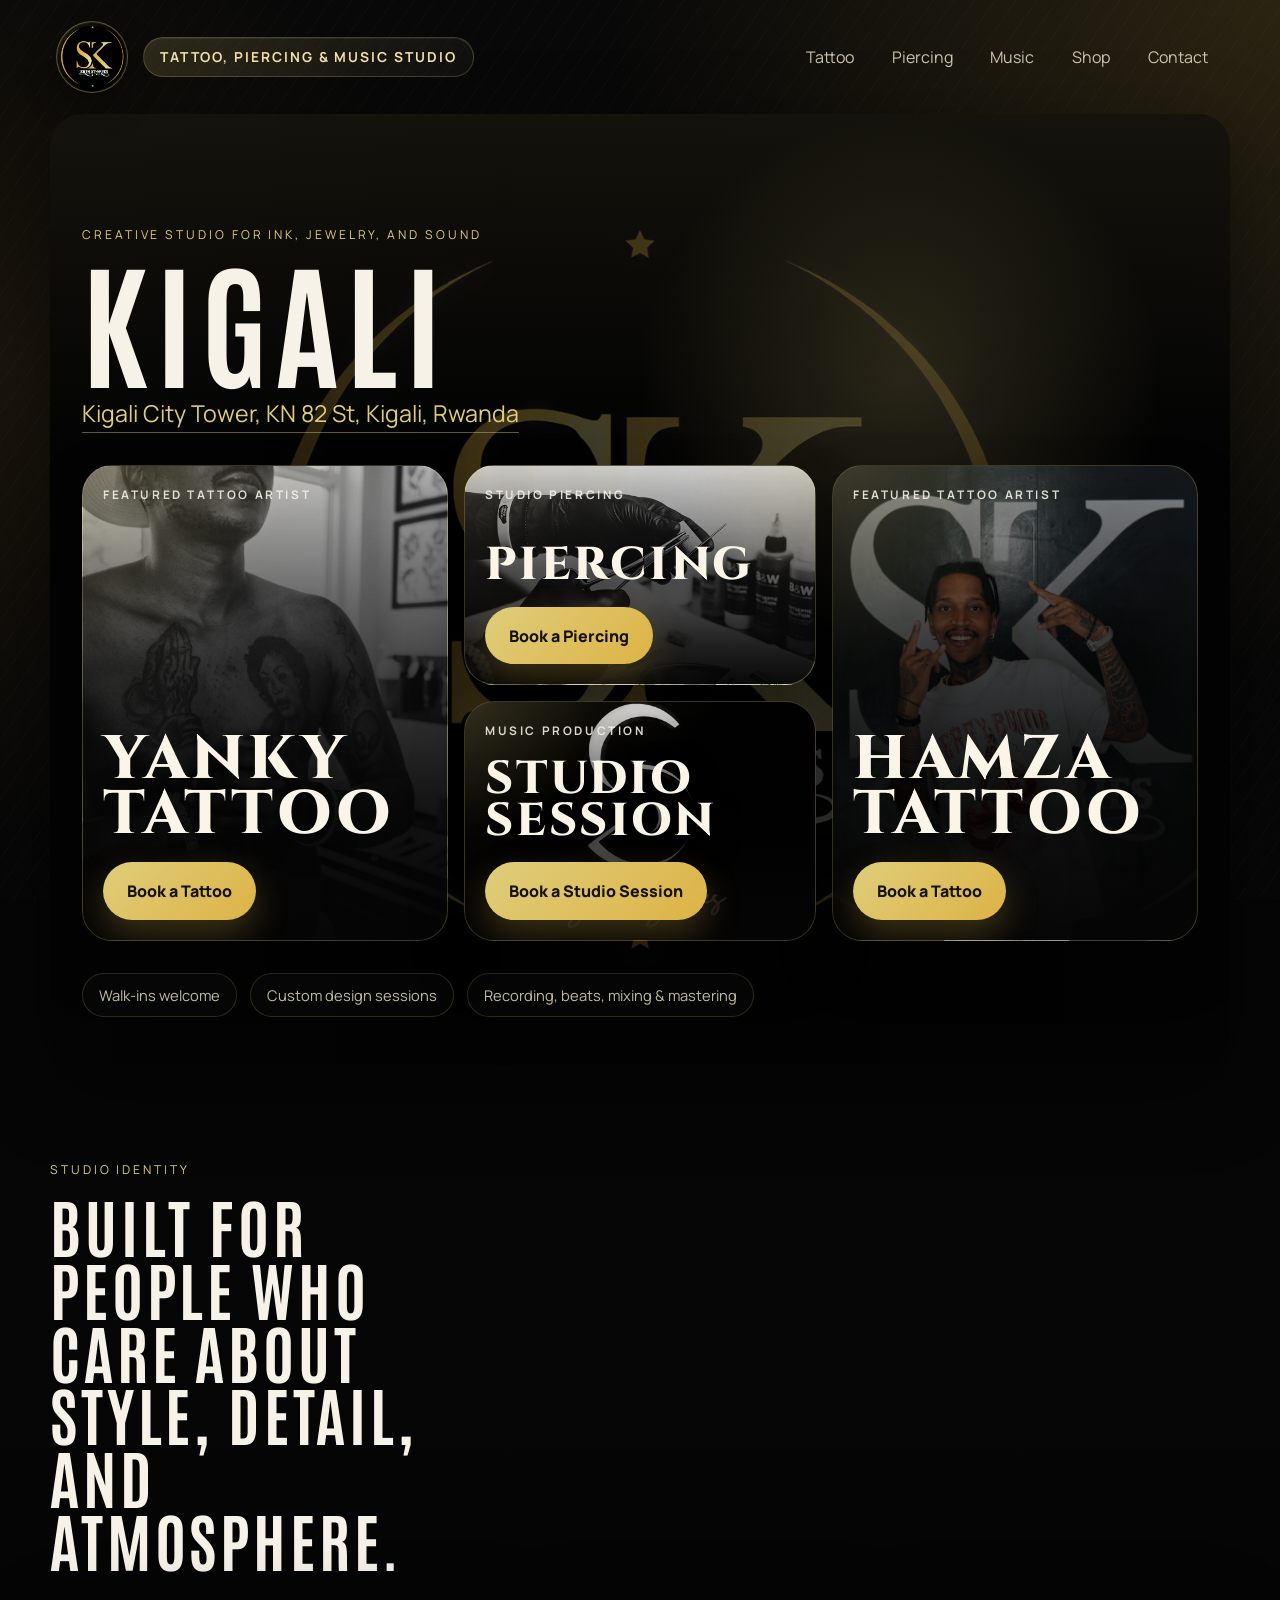
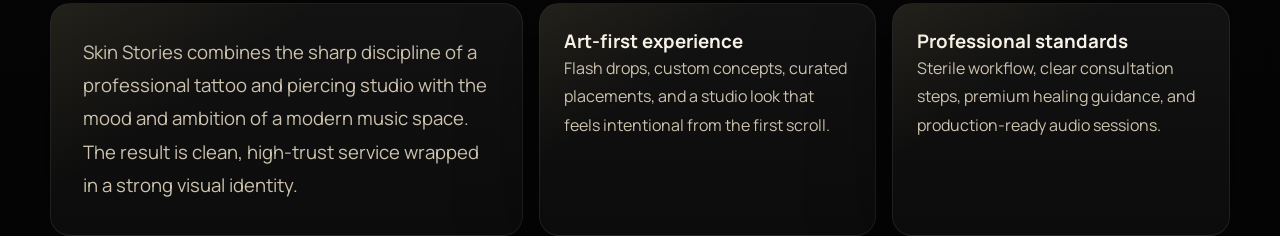
==== index.html @ bcf0ffec "Add standalone service pages" ====
<!DOCTYPE html>
<html lang="en">
<head>
    <meta charset="UTF-8">
    <meta name="viewport" content="width=device-width, initial-scale=1.0">
    <title>Skin Stories | Tattoo, Piercing & Music Studio</title>
    <meta
        name="description"
        content="Skin Stories is a tattoo, piercing, and music studio blending custom body art, curated piercing, and polished audio production in one creative space."
    >
    <link rel="preconnect" href="https://fonts.googleapis.com">
    <link rel="preconnect" href="https://fonts.gstatic.com" crossorigin>
    <link href="https://fonts.googleapis.com/css2?family=Antonio:wght@400;500;700&family=Cinzel:wght@600;700;800&family=Manrope:wght@400;500;600;700;800&display=swap" rel="stylesheet">
    <link rel="stylesheet" href="styles.css">
</head>
<body>
    <div class="page-shell">
        <header class="site-header">
            <div class="brand-block">
                <a class="brand" href="index.html" aria-label="Skin Stories home">
                    <img class="brand-logo" src="Images/skin stories 2.jpg" alt="Skin Stories logo">
                    <span class="brand-copy">
                        <span class="brand-studio-line">Tattoo, Piercing & Music Studio</span>
                    </span>
                </a>
            </div>
            <nav class="site-nav" aria-label="Primary navigation">
                <a href="tattoo.html">Tattoo</a>
                <a href="piercing.html">Piercing</a>
                <a href="music.html">Music</a>
                <a href="shop.html">Shop</a>
                <a href="contact.html">Contact</a>
            </nav>
        </header>

        <main id="top">
            <section class="hero">
                <div class="hero-overlay"></div>
                <div class="hero-content">
                    <p class="hero-kicker">Creative studio for ink, jewelry, and sound</p>
                    <h1>KIGALI</h1>
                    <p class="hero-subtitle">
                        <a href="https://www.google.com/maps/search/?api=1&query=Kigali+City+Tower,+KN+82+St,+Kigali,+Rwanda" target="_blank" rel="noreferrer noopener">
                            Kigali City Tower, KN 82 St, Kigali, Rwanda
                        </a>
                    </p>
                    <div class="cta-group">
                        <a class="cta-feature cta-feature-yanky" href="tattoo.html" aria-label="Book a tattoo with Yanky Tattoo">
                            <span class="cta-feature-copy">
                                <span class="cta-feature-kicker">Featured tattoo artist</span>
                                <span class="cta-feature-title">Yanky Tattoo</span>
                                <span class="cta-feature-action">Book a Tattoo</span>
                            </span>
                        </a>
                        <a class="cta-feature cta-feature-hamza" href="tattoo.html" aria-label="Book a tattoo with Hamza Tattoo">
                            <span class="cta-feature-copy">
                                <span class="cta-feature-kicker">Featured tattoo artist</span>
                                <span class="cta-feature-title">Hamza Tattoo</span>
                                <span class="cta-feature-action">Book a Tattoo</span>
                            </span>
                        </a>
                        <div class="cta-stack">
                            <a class="cta-feature cta-feature-piercing" href="piercing.html" aria-label="View piercing services">
                                <span class="cta-feature-copy">
                                    <span class="cta-feature-kicker">Studio piercing</span>
                                    <span class="cta-feature-title">Piercing</span>
                                    <span class="cta-feature-action">Book a Piercing</span>
                                </span>
                            </a>
                            <a class="cta-feature cta-feature-music" href="music.html" aria-label="Book a studio session">
                                <span class="cta-feature-copy">
                                    <span class="cta-feature-kicker">Music production</span>
                                    <span class="cta-feature-title">Studio Session</span>
                                    <span class="cta-feature-action">Book a Studio Session</span>
                                </span>
                            </a>
                        </div>
                    </div>
                    <div class="hero-notes" aria-label="Studio highlights">
                        <span>Walk-ins welcome</span>
                        <span>Custom design sessions</span>
                        <span>Recording, beats, mixing & mastering</span>
                    </div>
                </div>
            </section>

            <section class="section intro-section">
                <div class="section-heading">
                    <p class="section-tag">Studio identity</p>
                    <h2>Built for people who care about style, detail, and atmosphere.</h2>
                </div>
                <div class="intro-grid">
                    <article class="feature-panel feature-panel-large">
                        <p>
                            Skin Stories combines the sharp discipline of a professional tattoo and piercing studio with the mood and ambition of a modern music space. The result is clean, high-trust service wrapped in a strong visual identity.
                        </p>
                    </article>
                    <article class="feature-panel">
                        <h3>Art-first experience</h3>
                        <p>Flash drops, custom concepts, curated placements, and a studio look that feels intentional from the first scroll.</p>
                    </article>
                    <article class="feature-panel">
                        <h3>Professional standards</h3>
                        <p>Sterile workflow, clear consultation steps, premium healing guidance, and production-ready audio sessions.</p>
                    </article>
                </div>
            </section>
        </main>
    </div>
</body>
</html>
---- styles.css ----
:root {
    --bg: #050505;
    --bg-soft: #0d0d0d;
    --panel: rgba(16, 16, 16, 0.78);
    --panel-solid: #121212;
    --panel-alt: #171411;
    --text: #f7f2e8;
    --muted: #ccc2ae;
    --gold: #ddb345;
    --gold-soft: #dfcd7b;
    --gold-deep: #8f6924;
    --line: rgba(223, 205, 123, 0.18);
    --shadow: 0 24px 80px rgba(0, 0, 0, 0.45);
    --radius-lg: 28px;
    --radius-md: 20px;
    --content-width: min(1180px, calc(100vw - 2rem));
}

* {
    box-sizing: border-box;
}

html {
    scroll-behavior: smooth;
}

body {
    margin: 0;
    min-height: 100vh;
    font-family: "Manrope", sans-serif;
    color: var(--text);
    background:
        radial-gradient(circle at top right, rgba(221, 179, 69, 0.16), transparent 30%),
        radial-gradient(circle at left 20%, rgba(143, 105, 36, 0.14), transparent 24%),
        linear-gradient(180deg, #070707 0%, #050505 100%);
}

body::before {
    content: "";
    position: fixed;
    inset: 0;
    pointer-events: none;
    background:
        linear-gradient(rgba(255, 255, 255, 0.015), rgba(255, 255, 255, 0.015)),
        repeating-linear-gradient(
            125deg,
            transparent 0,
            transparent 16px,
            rgba(223, 205, 123, 0.03) 16px,
            rgba(223, 205, 123, 0.03) 17px
        );
    opacity: 0.65;
}

a {
    color: inherit;
    text-decoration: none;
}

p,
h1,
h2,
h3,
ul {
    margin: 0;
}

img {
    max-width: 100%;
    display: block;
}

.page-shell {
    position: relative;
}

.site-header {
    position: sticky;
    top: 0;
    z-index: 10;
    width: var(--content-width);
    margin: 0 auto;
    padding: 1rem 0;
    display: flex;
    align-items: center;
    justify-content: space-between;
    gap: 1rem;
}

.site-header::before {
    content: "";
    position: absolute;
    align-content: start;
    border: 1px solid rgba(255, 255, 255, 0.08);
    border-radius: 999px;
    background: rgba(8, 8, 8, 0.68);
    -webkit-backdrop-filter: blur(18px);
    backdrop-filter: blur(18px);
    box-shadow: var(--shadow);
    z-index: -1;
}

.brand {
    display: inline-flex;
    align-items: center;
    gap: 0.9rem;
    padding: 0.3rem 1rem 0.3rem 0.4rem;
}

.brand-logo {
    width: 4.5rem;
    height: 4.5rem;
    padding: 0.22rem;
    object-fit: contain;
    border-radius: 50%;
    border: 1px solid rgba(223, 205, 123, 0.38);
    background: radial-gradient(circle at 30% 30%, rgba(223, 205, 123, 0.08), rgba(0, 0, 0, 0.96) 68%);
    box-shadow: 0 14px 32px rgba(0, 0, 0, 0.4), inset 0 0 0 1px rgba(223, 205, 123, 0.08);
    flex-shrink: 0;
}

.brand-copy {
    display: flex;
    flex-direction: column;
    justify-content: center;
}

.hero h1,
.section-heading h2,
.service-card h3,
.shop-card h3,
.contact-card h3,
.music-panel h3 {
    font-family: "Antonio", sans-serif;
    letter-spacing: 0.06em;
    text-transform: uppercase;
}

.brand-studio-line {
    display: inline-flex;
    align-items: center;
    min-height: 2.5rem;
    padding: 0.55rem 1rem;
    border-radius: 999px;
    border: 1px solid rgba(223, 205, 123, 0.22);
    background: linear-gradient(135deg, rgba(223, 205, 123, 0.16), rgba(255, 255, 255, 0.03));
    box-shadow: inset 0 1px 0 rgba(255, 255, 255, 0.06);
    color: #f1e0ae;
    font-size: 0.86rem;
    font-weight: 700;
    letter-spacing: 0.14em;
    line-height: 1;
    text-transform: uppercase;
    white-space: nowrap;
    text-shadow: 0 0 18px rgba(221, 179, 69, 0.16);
}

.site-nav {
    display: flex;
    align-items: center;
    flex-wrap: wrap;
    justify-content: flex-end;
    gap: 0.35rem;
    padding: 0.4rem;
}

.site-nav a {
    padding: 0.8rem 1rem;
    border-radius: 999px;
    color: var(--muted);
    transition: background-color 180ms ease, color 180ms ease, transform 180ms ease;
}

.site-nav a:hover,
.site-nav a:focus-visible {
    background: rgba(223, 205, 123, 0.12);
    color: var(--text);
    transform: translateY(-1px);
}

.hero,
.section,
.site-footer {
    width: var(--content-width);
    margin: 0 auto;
}

.hero {
    position: relative;
    min-height: 92vh;
    display: flex;
    align-items: flex-end;
    padding: 7rem clamp(1.2rem, 3vw, 2rem) 3rem;
    border-radius: 2rem;
    overflow: hidden;
    background:
        linear-gradient(90deg, rgba(5, 5, 5, 0.88) 0%, rgba(5, 5, 5, 0.58) 38%, rgba(5, 5, 5, 0.78) 100%),
        url("Images/skin stories.jpg") center/cover no-repeat;
    box-shadow: var(--shadow);
}

.hero-overlay {
    position: absolute;
    inset: 0;
    background:
        radial-gradient(circle at 72% 28%, rgba(223, 205, 123, 0.16), transparent 24%),
        linear-gradient(180deg, rgba(223, 205, 123, 0.08), transparent 35%),
        linear-gradient(0deg, rgba(0, 0, 0, 0.34), rgba(0, 0, 0, 0.34));
}

.hero-content {
    position: relative;
    z-index: 1;
    max-width: min(84rem, 100%);
}

.hero-kicker,
.section-tag,
.service-index {
    text-transform: uppercase;
    letter-spacing: 0.24em;
}

.hero-kicker,
.section-tag {
    color: var(--gold-soft);
    font-size: 0.76rem;
}

.hero h1 {
    margin-top: 0.75rem;
    font-size: clamp(4rem, 11vw, 8.6rem);
    line-height: 0.92;
}

.hero-subtitle {
    margin-top: 1rem;
    font-size: clamp(1.15rem, 2vw, 1.45rem);
    color: var(--gold-soft);
}

.hero-subtitle a {
    display: inline-flex;
    align-items: center;
    gap: 0.45rem;
    padding-bottom: 0.14rem;
    border-bottom: 1px solid rgba(223, 205, 123, 0.42);
    transition: color 180ms ease, border-color 180ms ease;
}

.hero-subtitle a:hover,
.hero-subtitle a:focus-visible {
    color: #f5e8ba;
    border-color: rgba(245, 232, 186, 0.8);
}

.hero-copy {
    margin-top: 1rem;
    max-width: 35rem;
    font-size: 1.06rem;
    line-height: 1.8;
    color: rgba(247, 242, 232, 0.92);
}

.cta-group {
    display: grid;
    grid-template-columns: minmax(0, 1fr) minmax(18rem, 22rem) minmax(0, 1fr);
    grid-template-areas: "yanky stack hamza";
    align-items: stretch;
    gap: 1rem;
    margin-top: 2rem;
    max-width: 84rem;
}

.cta-feature {
    position: relative;
    min-height: 20rem;
    padding: 1.25rem;
    border-radius: 1.9rem;
    overflow: hidden;
    border: 1px solid rgba(223, 205, 123, 0.26);
    background:
        linear-gradient(180deg, rgba(0, 0, 0, 0.12), rgba(0, 0, 0, 0.86)),
        linear-gradient(135deg, rgba(223, 205, 123, 0.12), transparent 40%);
    box-shadow: 0 26px 52px rgba(0, 0, 0, 0.38);
}

.cta-feature-yanky {
    grid-area: yanky;
    height: 100%;
    background:
        linear-gradient(180deg, rgba(0, 0, 0, 0.12), rgba(0, 0, 0, 0.86)),
        linear-gradient(135deg, rgba(223, 205, 123, 0.12), transparent 40%),
        url("Images/Yanky tattoo1.png") center/cover no-repeat;
}

.cta-feature-hamza {
    grid-area: hamza;
    height: 100%;
    background:
        linear-gradient(180deg, rgba(0, 0, 0, 0.12), rgba(0, 0, 0, 0.86)),
        linear-gradient(135deg, rgba(223, 205, 123, 0.12), transparent 40%),
        url("Images/hamza tattoo.png") center/cover no-repeat;
}

.cta-feature-piercing {
    min-height: 13.8rem;
    background:
        linear-gradient(180deg, rgba(0, 0, 0, 0.08), rgba(0, 0, 0, 0.8)),
        linear-gradient(135deg, rgba(223, 205, 123, 0.1), transparent 42%),
        url("Images/Piercing.jpg") center/cover no-repeat;
}

.cta-feature-music {
    min-height: 13.8rem;
    background:
        linear-gradient(180deg, rgba(0, 0, 0, 0.12), rgba(0, 0, 0, 0.82)),
        linear-gradient(135deg, rgba(223, 205, 123, 0.12), transparent 46%),
        url("Images/Music.jpg") center/cover no-repeat;
}

.cta-feature::before {
    content: "";
    position: absolute;
    inset: 0;
    background:
        radial-gradient(circle at top left, rgba(223, 205, 123, 0.14), transparent 34%),
        linear-gradient(180deg, rgba(5, 5, 5, 0.08) 0%, rgba(5, 5, 5, 0.76) 70%, rgba(5, 5, 5, 0.92) 100%);
}

.cta-feature-piercing::before {
    background:
        radial-gradient(circle at top right, rgba(223, 205, 123, 0.16), transparent 32%),
        linear-gradient(180deg, rgba(5, 5, 5, 0.04) 0%, rgba(5, 5, 5, 0.34) 62%, rgba(5, 5, 5, 0.84) 100%);
}

.cta-feature-music::before {
    background:
        radial-gradient(circle at top left, rgba(223, 205, 123, 0.14), transparent 32%),
        linear-gradient(180deg, rgba(5, 5, 5, 0.06) 0%, rgba(5, 5, 5, 0.28) 56%, rgba(5, 5, 5, 0.88) 100%);
}

.cta-feature-copy {
    position: relative;
    z-index: 1;
    display: flex;
    flex-direction: column;
    justify-content: space-between;
    min-height: 100%;
    gap: 1.25rem;
}

.cta-feature-kicker {
    color: rgba(247, 242, 232, 0.88);
    font-size: 0.74rem;
    font-weight: 700;
    letter-spacing: 0.22em;
    text-transform: uppercase;
}

.cta-feature-title {
    margin-top: auto;
    max-width: 8ch;
    font-family: "Cinzel", serif;
    font-size: clamp(2.5rem, 4.8vw, 4.5rem);
    font-weight: 800;
    line-height: 0.9;
    letter-spacing: 0.06em;
    text-transform: uppercase;
    color: #fbf5e8;
    text-shadow: 0 10px 28px rgba(0, 0, 0, 0.55);
}

.cta-feature-piercing .cta-feature-title,
.cta-feature-music .cta-feature-title {
    max-width: 6ch;
    font-size: clamp(2.1rem, 3.6vw, 3rem);
}

.cta-feature-action {
    display: inline-flex;
    align-items: center;
    justify-content: center;
    align-self: flex-start;
    min-height: 3.6rem;
    padding: 0.95rem 1.5rem;
    border-radius: 999px;
    background: linear-gradient(135deg, var(--gold-soft), var(--gold));
    color: #14110b;
    font-weight: 800;
    box-shadow: 0 14px 34px rgba(221, 179, 69, 0.25);
}

.cta-stack {
    grid-area: stack;
    display: grid;
    gap: 1rem;
    align-content: start;
}

.cta-stack .cta-feature-title {
    max-width: 6ch;
    font-size: clamp(2.1rem, 3.6vw, 3rem);
}

.button {
    display: inline-flex;
    align-items: center;
    justify-content: center;
    min-height: 3.6rem;
    padding: 0.95rem 1.4rem;
    border-radius: 999px;
    border: 1px solid rgba(255, 255, 255, 0.16);
    transition: transform 180ms ease, border-color 180ms ease, background-color 180ms ease, color 180ms ease;
}

.button:hover,
.button:focus-visible {
    transform: translateY(-2px);
}

.button-primary {
    background: linear-gradient(135deg, var(--gold-soft), var(--gold));
    color: #14110b;
    border-color: transparent;
    box-shadow: 0 14px 34px rgba(221, 179, 69, 0.25);
}

.button-secondary {
    background: rgba(8, 8, 8, 0.56);
    color: var(--text);
}

.button-secondary:hover,
.button-secondary:focus-visible {
    border-color: rgba(223, 205, 123, 0.44);
    background: rgba(223, 205, 123, 0.12);
}

.hero-notes {
    display: flex;
    flex-wrap: wrap;
    gap: 0.8rem;
    margin-top: 2rem;
}

.hero-notes span {
    padding: 0.7rem 1rem;
    border-radius: 999px;
    border: 1px solid rgba(223, 205, 123, 0.18);
    background: rgba(12, 12, 12, 0.56);
    color: var(--muted);
    font-size: 0.92rem;
}

.section {
    padding: 6rem 0 0;
}

.section-heading {
    display: flex;
    flex-direction: column;
    gap: 1rem;
}

.split-heading {
    display: grid;
    grid-template-columns: minmax(0, 1.5fr) minmax(18rem, 0.9fr);
    gap: 2rem;
    align-items: end;
}

.section-heading h2 {
    max-width: 14ch;
    font-size: clamp(2.2rem, 5vw, 4.2rem);
    line-height: 0.98;
}

.section-side-copy {
    color: var(--muted);
    font-size: 1rem;
    line-height: 1.8;
}

.intro-grid,
.service-grid,
.shop-grid,
.contact-grid {
    margin-top: 2rem;
}

.intro-grid {
    display: grid;
    grid-template-columns: 1.4fr 1fr 1fr;
    gap: 1rem;
}

.feature-panel,
.service-card,
.shop-card,
.contact-card {
    position: relative;
    padding: 1.5rem;
    border-radius: var(--radius-md);
    border: 1px solid rgba(255, 255, 255, 0.08);
    background: linear-gradient(180deg, rgba(20, 20, 20, 0.92), rgba(12, 12, 12, 0.96));
    box-shadow: var(--shadow);
    overflow: hidden;
}

.feature-panel::before,
.service-card::before,
.shop-card::before,
.contact-card::before {
    content: "";
    position: absolute;
    inset: 0;
    background: linear-gradient(145deg, rgba(223, 205, 123, 0.08), transparent 34%);
    pointer-events: none;
}

.feature-panel-large {
    padding: 2rem;
}

.feature-panel p,
.service-card p,
.shop-card p,
.contact-card li,
.music-panel p {
    position: relative;
    color: var(--muted);
    line-height: 1.8;
}

.feature-panel-large p {
    font-size: 1.16rem;
}

.service-grid {
    display: grid;
    grid-template-columns: repeat(3, minmax(0, 1fr));
    gap: 1rem;
}

.compact-grid {
    margin-top: 1.5rem;
}

.service-card {
    min-height: 18rem;
    display: flex;
    flex-direction: column;
    gap: 1rem;
    justify-content: space-between;
}

.service-card-highlight {
    background:
        linear-gradient(180deg, rgba(29, 24, 13, 0.96), rgba(12, 12, 12, 0.96)),
        linear-gradient(145deg, rgba(223, 205, 123, 0.12), transparent 40%);
}

.service-index {
    position: relative;
    font-size: 0.75rem;
    color: var(--gold-soft);
}

.service-card h3,
.shop-card h3,
.contact-card h3,
.music-panel h3 {
    position: relative;
    font-size: 1.45rem;
    line-height: 1;
}

.alt-section .service-card,
.shop-card {
    background: linear-gradient(180deg, rgba(17, 14, 12, 0.96), rgba(12, 12, 12, 0.96));
}

.music-layout {
    display: grid;
    grid-template-columns: 0.92fr 1.08fr;
    gap: 1rem;
    margin-top: 2rem;
}

.music-panel {
    display: flex;
    flex-direction: column;
    justify-content: flex-end;
    min-height: 100%;
    background:
        linear-gradient(180deg, rgba(11, 11, 11, 0.4), rgba(11, 11, 11, 0.94)),
        radial-gradient(circle at top right, rgba(223, 205, 123, 0.18), transparent 30%),
        linear-gradient(145deg, rgba(255, 255, 255, 0.02), rgba(223, 205, 123, 0.06));
}

.shop-grid,
.contact-grid {
    display: grid;
    grid-template-columns: repeat(3, minmax(0, 1fr));
    gap: 1rem;
}

.contact-card ul {
    position: relative;
    padding-left: 1.1rem;
    display: grid;
    gap: 0.7rem;
}

.contact-card a {
    color: var(--gold-soft);
}

.site-footer {
    display: flex;
    justify-content: space-between;
    gap: 1rem;
    padding: 3rem 0 4rem;
    color: rgba(204, 194, 174, 0.82);
    font-size: 0.94rem;
}

.inner-page .page-shell {
    padding-bottom: 3rem;
}

.subpage-main,
.subpage-footer {
    width: var(--content-width);
    margin: 0 auto;
}

.subpage-main {
    padding-bottom: 2rem;
}

.subpage-hero {
    position: relative;
    display: grid;
    grid-template-columns: minmax(0, 1.2fr) minmax(18rem, 0.8fr);
    gap: 1.5rem;
    min-height: 31rem;
    margin-top: 1rem;
    padding: clamp(1.2rem, 3vw, 2rem);
    border-radius: 2rem;
    overflow: hidden;
    background:
        linear-gradient(90deg, rgba(5, 5, 5, 0.9) 0%, rgba(5, 5, 5, 0.56) 42%, rgba(5, 5, 5, 0.82) 100%),
        var(--subpage-image, url("Images/skin stories.jpg")) center/cover no-repeat;
    box-shadow: var(--shadow);
}

.subpage-hero::before {
    content: "";
    position: absolute;
    inset: 0;
    background:
        radial-gradient(circle at top right, rgba(223, 205, 123, 0.2), transparent 30%),
        linear-gradient(180deg, rgba(223, 205, 123, 0.05), transparent 34%),
        linear-gradient(0deg, rgba(0, 0, 0, 0.22), rgba(0, 0, 0, 0.22));
}

.subpage-hero-copy,
.subpage-hero-side {
    position: relative;
    z-index: 1;
}

.subpage-hero-copy {
    display: flex;
    flex-direction: column;
    justify-content: flex-end;
    gap: 1.2rem;
}

.subpage-hero-side {
    display: flex;
    align-items: flex-end;
}

.subpage-hero h1 {
    font-size: clamp(3rem, 7vw, 5.8rem);
    line-height: 0.94;
}

.subpage-lead {
    max-width: 38rem;
    color: rgba(247, 242, 232, 0.9);
    font-size: 1.06rem;
    line-height: 1.85;
}

.subpage-stat {
    width: min(24rem, 100%);
    padding: 1.35rem;
    border-radius: var(--radius-md);
    border: 1px solid rgba(223, 205, 123, 0.22);
    background: rgba(10, 10, 10, 0.72);
    -webkit-backdrop-filter: blur(12px);
    backdrop-filter: blur(12px);
    box-shadow: var(--shadow);
}

.subpage-stat-label {
    display: block;
    color: var(--gold-soft);
    font-size: 0.74rem;
    font-weight: 700;
    letter-spacing: 0.22em;
    text-transform: uppercase;
}

.subpage-stat strong {
    display: block;
    margin-top: 0.5rem;
    font-family: "Antonio", sans-serif;
    font-size: 2rem;
    letter-spacing: 0.05em;
    text-transform: uppercase;
}

.subpage-stat p {
    margin-top: 0.6rem;
    color: var(--muted);
    line-height: 1.8;
}

.subpage-section {
    padding-top: 4rem;
}

.subpage-grid,
.detail-grid,
.contact-detail-grid,
.shop-detail-grid {
    display: grid;
    grid-template-columns: repeat(3, minmax(0, 1fr));
    gap: 1rem;
    margin-top: 2rem;
}

.detail-grid-two {
    grid-template-columns: repeat(2, minmax(0, 1fr));
}

.detail-card,
.contact-detail-card {
    position: relative;
    padding: 1.6rem;
    border-radius: var(--radius-md);
    border: 1px solid rgba(255, 255, 255, 0.08);
    background: linear-gradient(180deg, rgba(18, 18, 18, 0.94), rgba(10, 10, 10, 0.98));
    box-shadow: var(--shadow);
    overflow: hidden;
}

.detail-card::before,
.contact-detail-card::before {
    content: "";
    position: absolute;
    inset: 0;
    background: linear-gradient(145deg, rgba(223, 205, 123, 0.08), transparent 36%);
    pointer-events: none;
}

.detail-card > *,
.contact-detail-card > * {
    position: relative;
}

.detail-card h3,
.contact-detail-card h3 {
    font-size: 1.45rem;
}

.detail-card p,
.contact-detail-card p,
.contact-detail-card li {
    margin-top: 0.8rem;
    color: var(--muted);
    line-height: 1.8;
}

.detail-list,
.contact-detail-card ul {
    margin-top: 1rem;
    padding-left: 1.1rem;
    color: var(--muted);
    display: grid;
    gap: 0.7rem;
}

.subpage-callout {
    display: grid;
    grid-template-columns: minmax(0, 1.2fr) minmax(16rem, 0.8fr);
    gap: 1rem;
    margin-top: 2rem;
    padding: clamp(1.4rem, 3vw, 2rem);
    border-radius: var(--radius-lg);
    border: 1px solid rgba(223, 205, 123, 0.18);
    background:
        linear-gradient(145deg, rgba(223, 205, 123, 0.08), transparent 38%),
        linear-gradient(180deg, rgba(16, 16, 16, 0.96), rgba(8, 8, 8, 0.98));
    box-shadow: var(--shadow);
}

.subpage-callout p {
    color: var(--muted);
    line-height: 1.85;
}

.subpage-actions {
    display: flex;
    flex-wrap: wrap;
    justify-content: flex-end;
    gap: 0.75rem;
    align-items: center;
}

.subpage-footer {
    display: flex;
    justify-content: space-between;
    gap: 1rem;
    padding: 2rem 0 3rem;
    color: rgba(204, 194, 174, 0.82);
    font-size: 0.94rem;
}

.tattoo-page .subpage-hero {
    --subpage-image: url("Images/Yanky tattoo1.png");
}

.piercing-page .subpage-hero {
    --subpage-image: url("Images/Piercing.jpg");
}

.music-page .subpage-hero {
    --subpage-image: url("Images/Music.jpg");
}

.shop-page .subpage-hero {
    --subpage-image: url("Images/skin stories.jpg");
}

.contact-page .subpage-hero {
    --subpage-image: url("Images/skin stories 2.jpg");
}

@media (max-width: 1080px) {
    .site-header {
        width: min(1180px, calc(100vw - 1rem));
        border-radius: 1.4rem;
    }

    .subpage-hero,
    .subpage-callout,
    .detail-grid,
    .contact-detail-grid,
    .shop-detail-grid {
        grid-template-columns: 1fr;
    }

    .split-heading,
    .intro-grid,
    .music-layout,
    .shop-grid,
    .contact-grid,
    .service-grid {
        grid-template-columns: 1fr;
    }

    .section-heading h2 {
        max-width: 100%;
    }

    .cta-group {
        grid-template-columns: 1fr;
        grid-template-areas:
            "yanky"
            "hamza"
            "stack";
        max-width: 100%;
    }

    .service-card {
        min-height: 0;
    }
}

@media (max-width: 760px) {
    :root {
        --content-width: min(1180px, calc(100vw - 1rem));
    }

    .site-header {
        position: static;
        padding-top: 0.75rem;
        flex-direction: column;
        align-items: stretch;
    }

    .site-nav {
        justify-content: flex-start;
    }

    .subpage-main,
    .subpage-footer {
        width: min(1180px, calc(100vw - 1rem));
    }

    .brand {
        width: 100%;
    }

    .brand-studio-line {
        white-space: normal;
        line-height: 1.35;
    }

    .hero {
        min-height: 0;
        padding: 5rem 1rem 2rem;
        border-radius: 1.5rem;
    }

    .hero h1 {
        font-size: clamp(3rem, 18vw, 5rem);
    }

    .hero-copy {
        font-size: 1rem;
    }

    .button,
    .cta-feature-action {
        width: 100%;
    }

    .cta-feature {
        min-height: 17rem;
    }

    .subpage-hero {
        min-height: 0;
        padding: 5rem 1rem 1.2rem;
        border-radius: 1.5rem;
    }

    .subpage-actions {
        justify-content: stretch;
    }

    .subpage-actions .button {
        width: 100%;
    }

    .cta-feature-action {
        align-self: stretch;
    }

    .site-footer,
    .subpage-footer {
        flex-direction: column;
        padding-bottom: 2.5rem;
    }
}
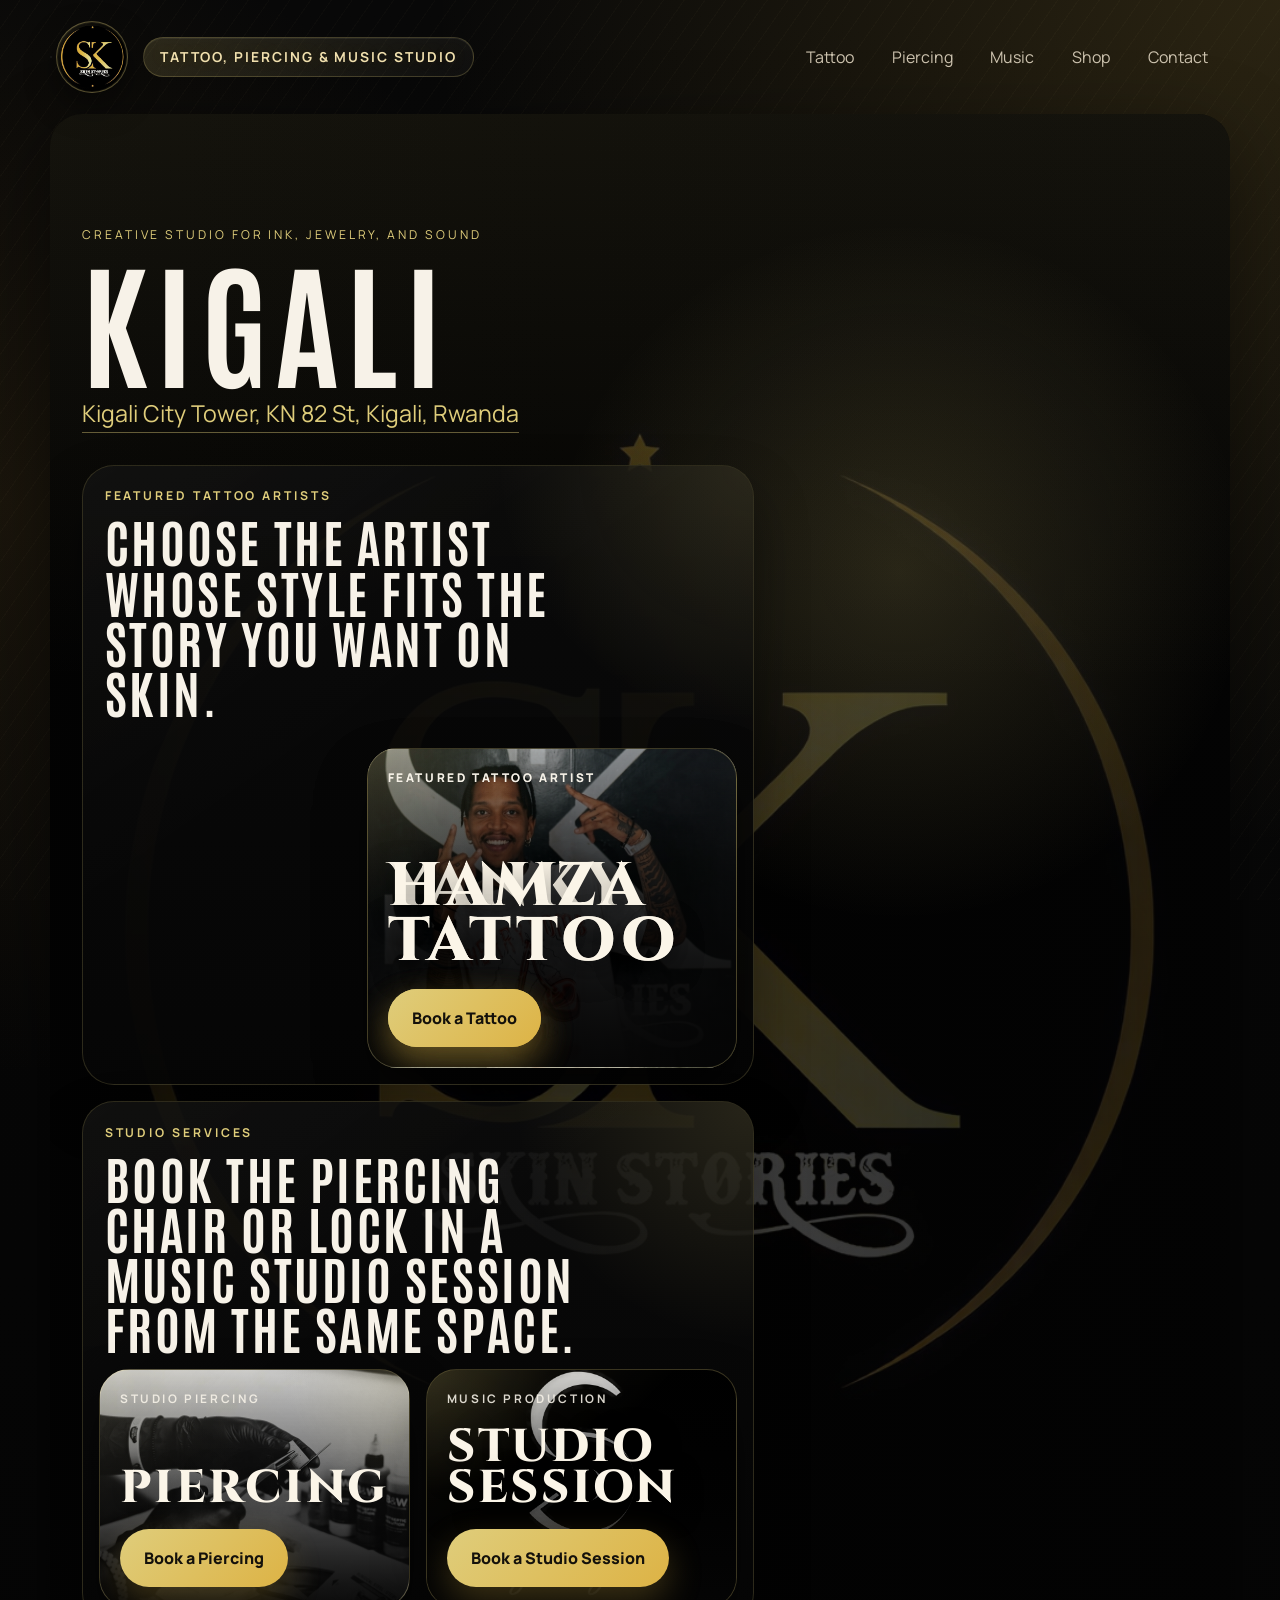
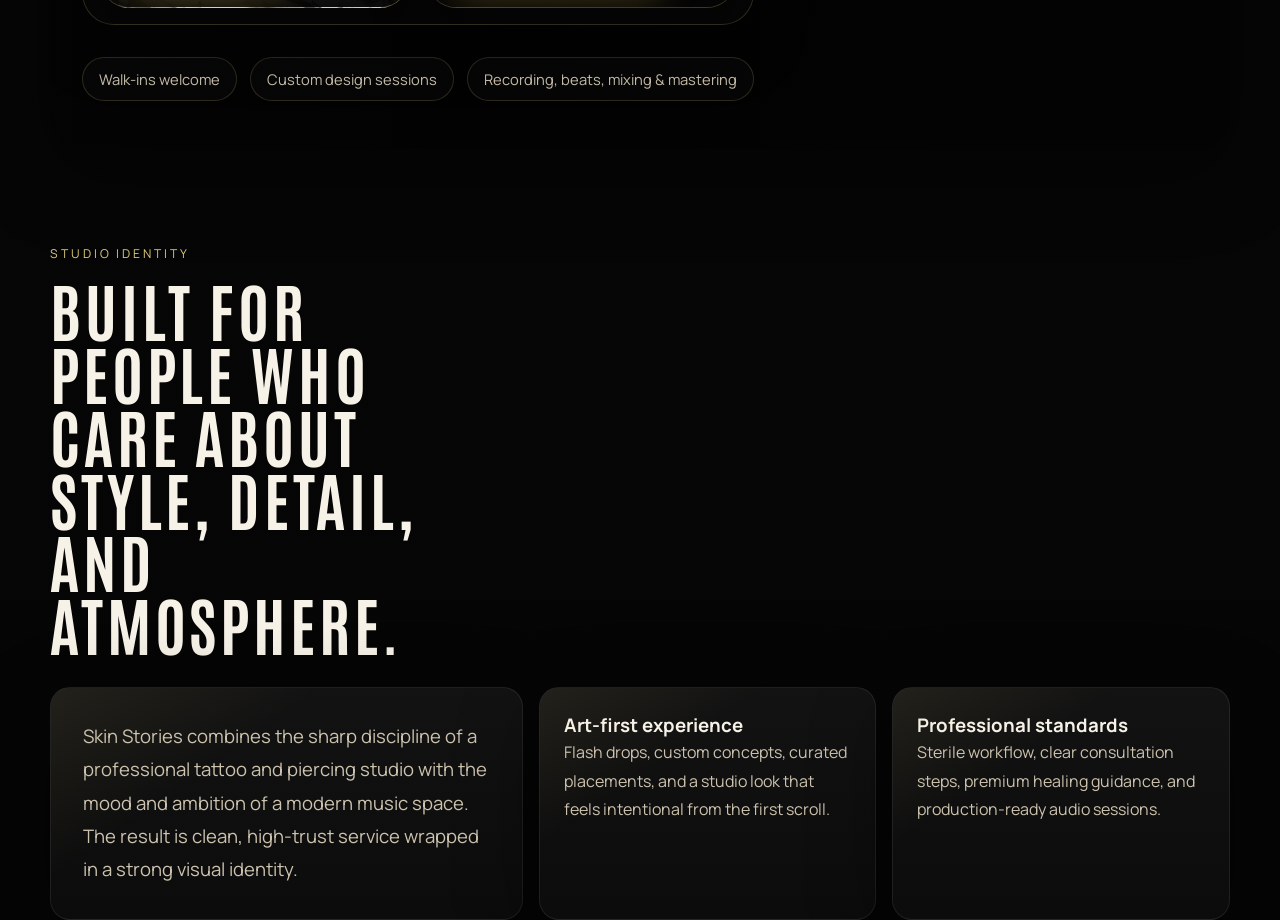
==== commit 09cbfba9: "Refine hero panels and WhatsApp flow" ====
--- a/index.html
+++ b/index.html
@@ -45,21 +45,34 @@
                         </a>
                     </p>
                     <div class="cta-group">
-                        <a class="cta-feature cta-feature-yanky" href="tattoo.html" aria-label="Book a tattoo with Yanky Tattoo">
-                            <span class="cta-feature-copy">
-                                <span class="cta-feature-kicker">Featured tattoo artist</span>
-                                <span class="cta-feature-title">Yanky Tattoo</span>
-                                <span class="cta-feature-action">Book a Tattoo</span>
-                            </span>
-                        </a>
-                        <a class="cta-feature cta-feature-hamza" href="tattoo.html" aria-label="Book a tattoo with Hamza Tattoo">
-                            <span class="cta-feature-copy">
-                                <span class="cta-feature-kicker">Featured tattoo artist</span>
-                                <span class="cta-feature-title">Hamza Tattoo</span>
-                                <span class="cta-feature-action">Book a Tattoo</span>
-                            </span>
-                        </a>
-                        <div class="cta-stack">
+                        <section class="cta-cluster" aria-label="Featured tattoo artists">
+                            <div class="cta-cluster-heading">
+                                <p class="cta-cluster-kicker">Featured tattoo artists</p>
+                                <h2 class="cta-cluster-title">Choose the artist whose style fits the story you want on skin.</h2>
+                            </div>
+                            <div class="cta-cluster-grid cta-cluster-grid-artists">
+                                <a class="cta-feature cta-feature-yanky" href="tattoo.html?booking=1&amp;artist=Yanky%20Tattoo" aria-label="Book a tattoo with Yanky Tattoo">
+                                    <span class="cta-feature-copy">
+                                        <span class="cta-feature-kicker">Featured tattoo artist</span>
+                                        <span class="cta-feature-title">Yanky Tattoo</span>
+                                        <span class="cta-feature-action">Book a Tattoo</span>
+                                    </span>
+                                </a>
+                                <a class="cta-feature cta-feature-hamza" href="tattoo.html?booking=1&amp;artist=Hamza%20Tattoo" aria-label="Book a tattoo with Hamza Tattoo">
+                                    <span class="cta-feature-copy">
+                                        <span class="cta-feature-kicker">Featured tattoo artist</span>
+                                        <span class="cta-feature-title">Hamza Tattoo</span>
+                                        <span class="cta-feature-action">Book a Tattoo</span>
+                                    </span>
+                                </a>
+                            </div>
+                        </section>
+                        <section class="cta-cluster cta-cluster-services" aria-label="Studio services">
+                            <div class="cta-cluster-heading">
+                                <p class="cta-cluster-kicker">Studio services</p>
+                                <h2 class="cta-cluster-title">Book the piercing chair or lock in a music studio session from the same space.</h2>
+                            </div>
+                            <div class="cta-cluster-grid cta-cluster-grid-services">
                             <a class="cta-feature cta-feature-piercing" href="piercing.html" aria-label="View piercing services">
                                 <span class="cta-feature-copy">
                                     <span class="cta-feature-kicker">Studio piercing</span>
@@ -74,7 +87,8 @@
                                     <span class="cta-feature-action">Book a Studio Session</span>
                                 </span>
                             </a>
-                        </div>
+                            </div>
+                        </section>
                     </div>
                     <div class="hero-notes" aria-label="Studio highlights">
                         <span>Walk-ins welcome</span>
--- a/styles.css
+++ b/styles.css
@@ -264,12 +264,72 @@
 
 .cta-group {
     display: grid;
-    grid-template-columns: minmax(0, 1fr) minmax(18rem, 22rem) minmax(0, 1fr);
-    grid-template-areas: "yanky stack hamza";
+    grid-template-columns: minmax(0, 1fr);
     align-items: stretch;
     gap: 1rem;
     margin-top: 2rem;
     max-width: 84rem;
+}
+
+.cta-cluster {
+    position: relative;
+    padding: 1rem;
+    border-radius: 2rem;
+    border: 1px solid rgba(223, 205, 123, 0.18);
+    background:
+        linear-gradient(180deg, rgba(11, 11, 11, 0.82), rgba(6, 6, 6, 0.94)),
+        linear-gradient(145deg, rgba(223, 205, 123, 0.06), transparent 36%);
+    box-shadow: 0 26px 52px rgba(0, 0, 0, 0.34);
+    overflow: hidden;
+}
+
+.cta-cluster::before {
+    content: "";
+    position: absolute;
+    inset: 0;
+    background:
+        radial-gradient(circle at top right, rgba(223, 205, 123, 0.14), transparent 28%),
+        linear-gradient(145deg, rgba(255, 255, 255, 0.02), transparent 44%);
+    pointer-events: none;
+}
+
+.cta-cluster-heading,
+.cta-cluster-grid {
+    position: relative;
+    z-index: 1;
+}
+
+.cta-cluster-heading {
+    display: grid;
+    gap: 0.7rem;
+    padding: 0.35rem 0.35rem 1rem;
+}
+
+.cta-cluster-kicker {
+    color: var(--gold-soft);
+    font-size: 0.76rem;
+    font-weight: 700;
+    letter-spacing: 0.24em;
+    text-transform: uppercase;
+}
+
+.cta-cluster-title {
+    max-width: 20ch;
+    font-family: "Antonio", sans-serif;
+    font-size: clamp(1.8rem, 4vw, 3.25rem);
+    line-height: 0.98;
+    letter-spacing: 0.05em;
+    text-transform: uppercase;
+}
+
+.cta-cluster-grid {
+    display: grid;
+    gap: 1rem;
+}
+
+.cta-cluster-grid-artists,
+.cta-cluster-grid-services {
+    grid-template-columns: repeat(2, minmax(0, 1fr));
 }
 
 .cta-feature {
@@ -411,6 +471,8 @@
     padding: 0.95rem 1.4rem;
     border-radius: 999px;
     border: 1px solid rgba(255, 255, 255, 0.16);
+    cursor: pointer;
+    font: inherit;
     transition: transform 180ms ease, border-color 180ms ease, background-color 180ms ease, color 180ms ease;
 }
 
@@ -832,6 +894,273 @@
     font-size: 0.94rem;
 }
 
+body.modal-open {
+    overflow: hidden;
+}
+
+.booking-modal[hidden] {
+    display: none;
+}
+
+.booking-modal {
+    position: fixed;
+    inset: 0;
+    z-index: 40;
+}
+
+.booking-modal__backdrop {
+    position: absolute;
+    inset: 0;
+    background: rgba(4, 4, 4, 0.78);
+    -webkit-backdrop-filter: blur(18px);
+    backdrop-filter: blur(18px);
+}
+
+.booking-modal__dialog {
+    position: relative;
+    z-index: 1;
+    width: min(1200px, calc(100vw - 1.5rem));
+    height: min(92vh, 920px);
+    margin: 4vh auto;
+    padding: clamp(1rem, 2vw, 1.5rem);
+    border-radius: 2rem;
+    overflow: hidden;
+    border: 1px solid rgba(223, 205, 123, 0.18);
+    background:
+        radial-gradient(circle at top right, rgba(223, 205, 123, 0.12), transparent 28%),
+        linear-gradient(180deg, rgba(11, 11, 11, 0.98), rgba(5, 5, 5, 0.98));
+    box-shadow: 0 32px 120px rgba(0, 0, 0, 0.5);
+}
+
+.booking-modal__content {
+    height: 100%;
+    overflow-y: auto;
+    padding: clamp(1.2rem, 3vw, 2rem);
+    border-radius: 1.4rem;
+    background:
+        linear-gradient(180deg, rgba(13, 13, 13, 0.9), rgba(8, 8, 8, 0.96)),
+        linear-gradient(145deg, rgba(223, 205, 123, 0.06), transparent 36%);
+}
+
+.booking-modal__close {
+    position: absolute;
+    top: 1rem;
+    right: 1rem;
+    z-index: 2;
+    min-width: 7rem;
+    min-height: 3rem;
+    border: 1px solid rgba(255, 255, 255, 0.12);
+    border-radius: 999px;
+    background: rgba(9, 9, 9, 0.74);
+    color: var(--text);
+    cursor: pointer;
+    font: inherit;
+}
+
+.booking-modal__close:hover,
+.booking-modal__close:focus-visible {
+    background: rgba(223, 205, 123, 0.12);
+    border-color: rgba(223, 205, 123, 0.35);
+}
+
+.booking-modal__topbar {
+    display: grid;
+    grid-template-columns: minmax(0, 1.2fr) auto;
+    gap: 1rem;
+    align-items: start;
+}
+
+.booking-modal__topbar h2 {
+    margin-top: 0.65rem;
+    font-size: clamp(2.3rem, 5vw, 4.6rem);
+    line-height: 0.96;
+}
+
+.booking-modal__lead {
+    max-width: 44rem;
+    margin-top: 1rem;
+    color: rgba(247, 242, 232, 0.88);
+    line-height: 1.9;
+}
+
+.booking-socials {
+    display: flex;
+    flex-wrap: wrap;
+    justify-content: flex-end;
+    gap: 0.75rem;
+}
+
+.booking-social {
+    display: inline-flex;
+    align-items: center;
+    gap: 0.65rem;
+    min-height: 3.3rem;
+    padding: 0.8rem 1rem;
+    border-radius: 999px;
+    border: 1px solid rgba(223, 205, 123, 0.18);
+    background: rgba(12, 12, 12, 0.74);
+    color: var(--text);
+}
+
+.booking-social svg {
+    width: 1.15rem;
+    height: 1.15rem;
+    fill: currentColor;
+}
+
+.booking-modal__artist-panel {
+    margin-top: 1.5rem;
+    padding: 1.4rem;
+    border-radius: var(--radius-md);
+    border: 1px solid rgba(223, 205, 123, 0.18);
+    background:
+        linear-gradient(145deg, rgba(223, 205, 123, 0.08), transparent 42%),
+        rgba(14, 14, 14, 0.88);
+}
+
+.booking-modal__artist-kicker {
+    color: var(--gold-soft);
+    font-size: 0.74rem;
+    font-weight: 700;
+    letter-spacing: 0.22em;
+    text-transform: uppercase;
+}
+
+.booking-modal__artist-panel strong {
+    display: block;
+    margin-top: 0.5rem;
+    font-family: "Antonio", sans-serif;
+    font-size: 2rem;
+    letter-spacing: 0.05em;
+    text-transform: uppercase;
+}
+
+.booking-modal__artist-panel p {
+    margin-top: 0.8rem;
+    color: var(--muted);
+    line-height: 1.8;
+}
+
+.booking-options-grid {
+    display: grid;
+    grid-template-columns: repeat(2, minmax(0, 1fr));
+    gap: 1rem;
+    margin-top: 1.5rem;
+}
+
+.booking-option-card {
+    position: relative;
+    padding: 1.5rem;
+    border-radius: var(--radius-md);
+    border: 1px solid rgba(255, 255, 255, 0.08);
+    background: linear-gradient(180deg, rgba(18, 18, 18, 0.96), rgba(10, 10, 10, 0.98));
+    box-shadow: var(--shadow);
+    overflow: hidden;
+}
+
+.booking-option-card::before {
+    content: "";
+    position: absolute;
+    inset: 0;
+    background: linear-gradient(145deg, rgba(223, 205, 123, 0.08), transparent 40%);
+    pointer-events: none;
+}
+
+.booking-option-card > * {
+    position: relative;
+}
+
+.booking-option-card-featured {
+    background:
+        linear-gradient(180deg, rgba(29, 24, 13, 0.96), rgba(12, 12, 12, 0.98)),
+        linear-gradient(145deg, rgba(223, 205, 123, 0.12), transparent 40%);
+}
+
+.booking-option-card h3 {
+    margin-top: 0.8rem;
+    font-size: 1.55rem;
+}
+
+.booking-option-card p {
+    margin-top: 0.85rem;
+    color: var(--muted);
+    line-height: 1.8;
+}
+
+.booking-option-meta {
+    display: flex;
+    flex-wrap: wrap;
+    gap: 0.75rem;
+    margin-top: 0.9rem;
+}
+
+.booking-option-meta span {
+    display: inline-flex;
+    align-items: center;
+    min-height: 2.4rem;
+    padding: 0.5rem 0.85rem;
+    border-radius: 999px;
+    background: rgba(223, 205, 123, 0.1);
+    color: #f1e0ae;
+    font-size: 0.88rem;
+    font-weight: 700;
+}
+
+.booking-option-actions {
+    display: flex;
+    flex-wrap: wrap;
+    gap: 0.8rem;
+    align-items: center;
+    margin-top: 1.25rem;
+}
+
+.booking-upload {
+    position: relative;
+    display: inline-flex;
+    align-items: center;
+    justify-content: center;
+    min-height: 3.6rem;
+    padding: 0.95rem 1.2rem;
+    border-radius: 999px;
+    border: 1px dashed rgba(223, 205, 123, 0.36);
+    background: rgba(223, 205, 123, 0.08);
+    color: var(--text);
+    cursor: pointer;
+}
+
+.booking-upload input {
+    position: absolute;
+    inset: 0;
+    opacity: 0;
+    cursor: pointer;
+}
+
+.booking-send-button[disabled] {
+    cursor: not-allowed;
+    opacity: 0.5;
+    box-shadow: none;
+}
+
+.booking-option-card.has-file {
+    border-color: rgba(223, 205, 123, 0.36);
+}
+
+.booking-file-name {
+    min-height: 1.6rem;
+    margin-top: 0.8rem;
+    font-size: 0.92rem;
+}
+
+.booking-modal__note {
+    margin-top: 1.4rem;
+    color: var(--muted);
+    line-height: 1.8;
+}
+
+.booking-modal__note a {
+    color: var(--gold-soft);
+}
+
 .tattoo-page .subpage-hero {
     --subpage-image: url("Images/Yanky tattoo1.png");
 }
@@ -862,7 +1191,9 @@
     .subpage-callout,
     .detail-grid,
     .contact-detail-grid,
-    .shop-detail-grid {
+    .shop-detail-grid,
+    .booking-options-grid,
+    .booking-modal__topbar {
         grid-template-columns: 1fr;
     }
 
@@ -881,11 +1212,12 @@
 
     .cta-group {
         grid-template-columns: 1fr;
-        grid-template-areas:
-            "yanky"
-            "hamza"
-            "stack";
         max-width: 100%;
+    }
+
+    .cta-cluster-grid-artists,
+    .cta-cluster-grid-services {
+        grid-template-columns: 1fr;
     }
 
     .service-card {
@@ -914,6 +1246,10 @@
         width: min(1180px, calc(100vw - 1rem));
     }
 
+    .booking-modal__dialog {
+        width: min(1200px, calc(100vw - 1rem));
+    }
+
     .brand {
         width: 100%;
     }
@@ -946,6 +1282,15 @@
         min-height: 17rem;
     }
 
+    .cta-cluster {
+        padding: 0.85rem;
+        border-radius: 1.5rem;
+    }
+
+    .cta-cluster-heading {
+        padding: 0.15rem 0.15rem 0.85rem;
+    }
+
     .subpage-hero {
         min-height: 0;
         padding: 5rem 1rem 1.2rem;
@@ -960,6 +1305,36 @@
         width: 100%;
     }
 
+    .booking-modal__dialog {
+        height: 100vh;
+        margin: 0;
+        border-radius: 0;
+        width: 100vw;
+        padding: 0;
+    }
+
+    .booking-modal__content {
+        border-radius: 0;
+        padding: 4.75rem 1rem 1.5rem;
+    }
+
+    .booking-modal__close {
+        top: 0.75rem;
+        right: 0.75rem;
+    }
+
+    .booking-option-actions,
+    .booking-socials {
+        flex-direction: column;
+        align-items: stretch;
+    }
+
+    .booking-upload,
+    .booking-social,
+    .booking-send-button {
+        width: 100%;
+    }
+
     .cta-feature-action {
         align-self: stretch;
     }
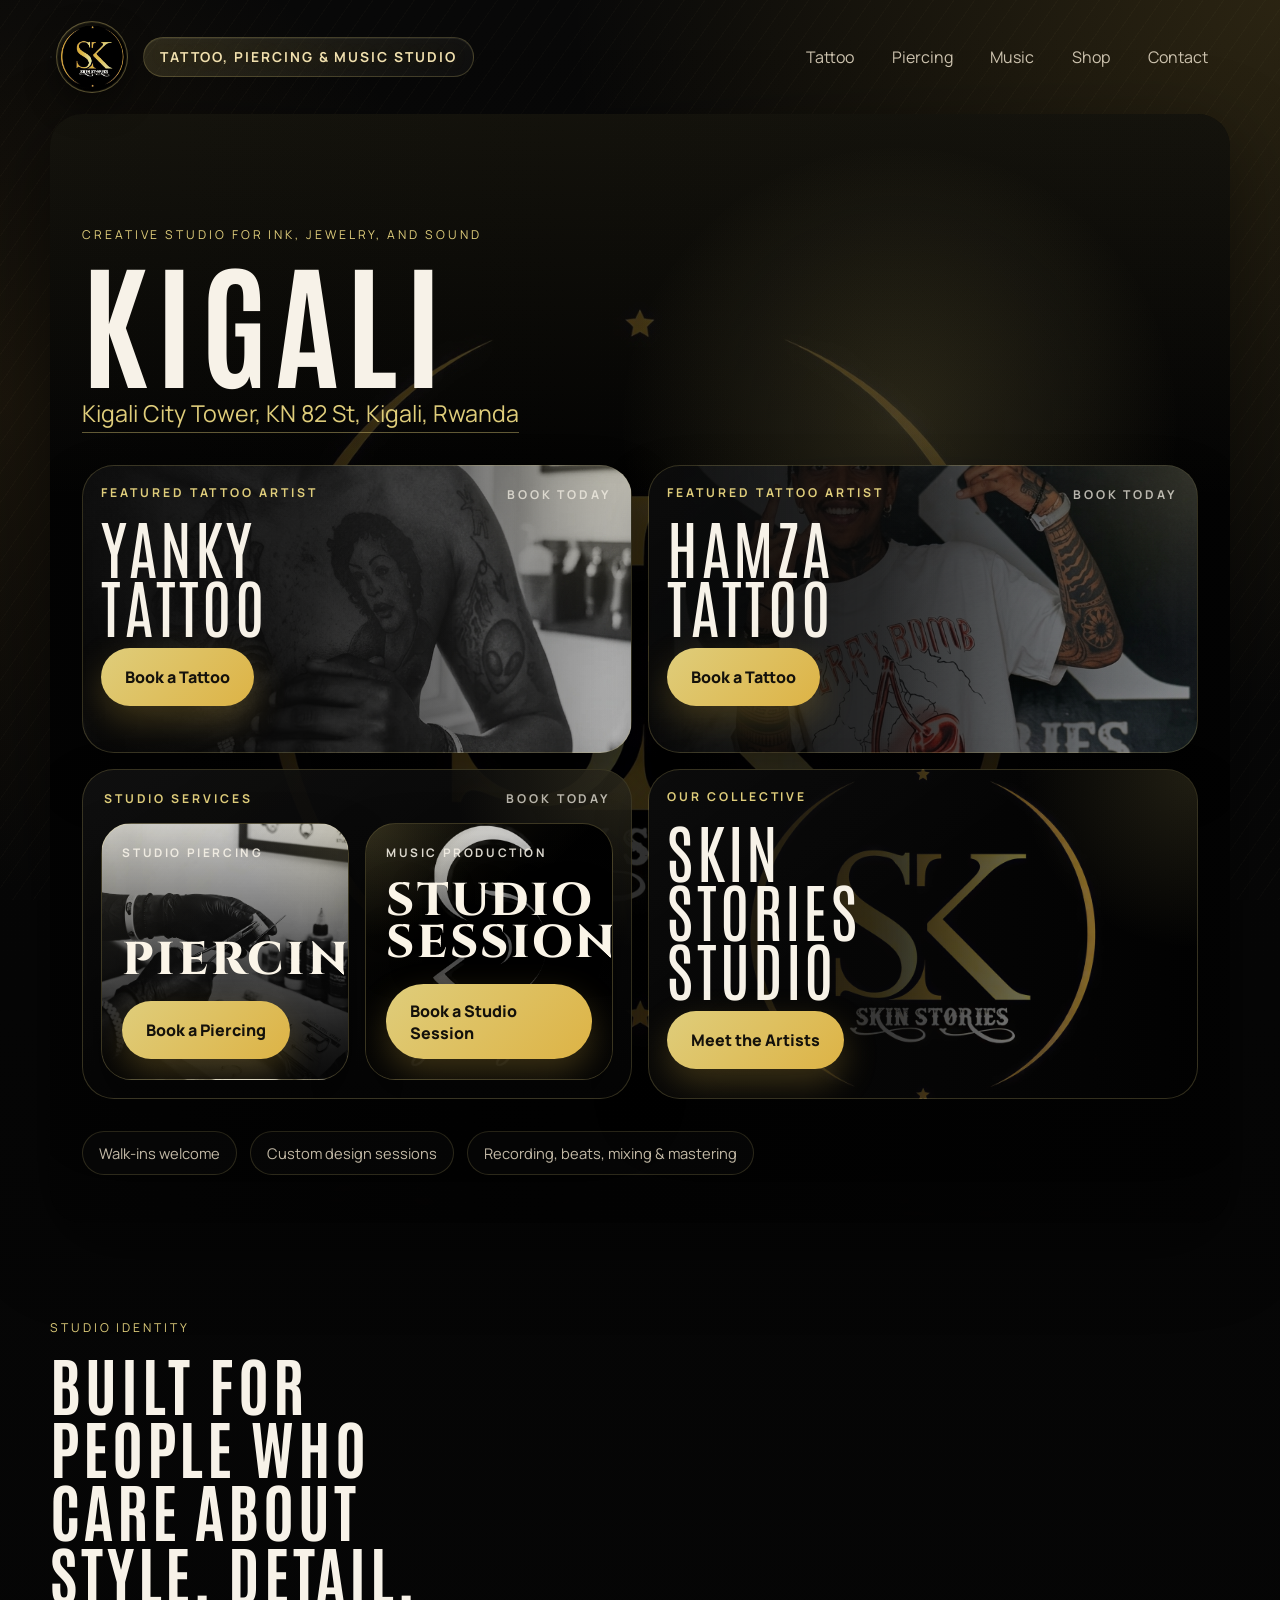
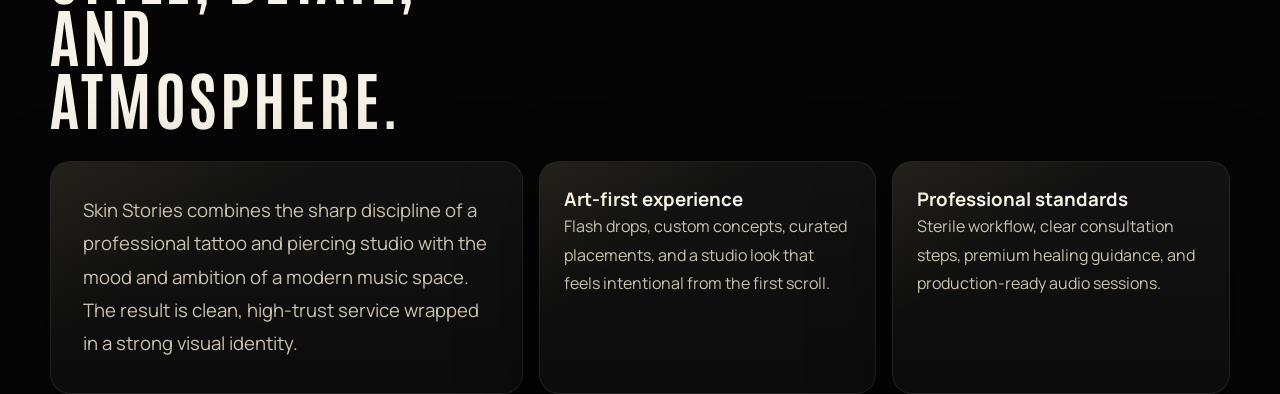
==== commit 1d147acd: "Match homepage hero card layout" ====
--- a/index.html
+++ b/index.html
@@ -45,50 +45,45 @@
                         </a>
                     </p>
                     <div class="cta-group">
-                        <section class="cta-cluster" aria-label="Featured tattoo artists">
-                            <div class="cta-cluster-heading">
-                                <p class="cta-cluster-kicker">Featured tattoo artists</p>
-                                <h2 class="cta-cluster-title">Choose the artist whose style fits the story you want on skin.</h2>
+                        <a class="hero-artist-card hero-artist-card-yanky" href="tattoo.html?booking=1&amp;artist=Yanky%20Tattoo" aria-label="Book a tattoo with Yanky Tattoo">
+                            <span class="hero-card-kicker">Featured tattoo artist</span>
+                            <span class="hero-card-mini-link">Book today</span>
+                            <span class="hero-artist-card-title">Yanky Tattoo</span>
+                            <span class="cta-feature-action">Book a Tattoo</span>
+                        </a>
+                        <a class="hero-artist-card hero-artist-card-hamza" href="tattoo.html?booking=1&amp;artist=Hamza%20Tattoo" aria-label="Book a tattoo with Hamza Tattoo">
+                            <span class="hero-card-kicker">Featured tattoo artist</span>
+                            <span class="hero-card-mini-link">Book today</span>
+                            <span class="hero-artist-card-title">Hamza Tattoo</span>
+                            <span class="cta-feature-action">Book a Tattoo</span>
+                        </a>
+                        <section class="hero-service-panel" aria-label="Studio services">
+                            <div class="hero-panel-heading">
+                                <p class="hero-panel-kicker">Studio services</p>
+                                <span class="hero-panel-link">Book today</span>
                             </div>
-                            <div class="cta-cluster-grid cta-cluster-grid-artists">
-                                <a class="cta-feature cta-feature-yanky" href="tattoo.html?booking=1&amp;artist=Yanky%20Tattoo" aria-label="Book a tattoo with Yanky Tattoo">
+                            <div class="hero-service-grid">
+                                <a class="cta-feature cta-feature-piercing" href="piercing.html" aria-label="View piercing services">
                                     <span class="cta-feature-copy">
-                                        <span class="cta-feature-kicker">Featured tattoo artist</span>
-                                        <span class="cta-feature-title">Yanky Tattoo</span>
-                                        <span class="cta-feature-action">Book a Tattoo</span>
+                                        <span class="cta-feature-kicker">Studio piercing</span>
+                                        <span class="cta-feature-title">Piercing</span>
+                                        <span class="cta-feature-action">Book a Piercing</span>
                                     </span>
                                 </a>
-                                <a class="cta-feature cta-feature-hamza" href="tattoo.html?booking=1&amp;artist=Hamza%20Tattoo" aria-label="Book a tattoo with Hamza Tattoo">
+                                <a class="cta-feature cta-feature-music" href="music.html" aria-label="Book a studio session">
                                     <span class="cta-feature-copy">
-                                        <span class="cta-feature-kicker">Featured tattoo artist</span>
-                                        <span class="cta-feature-title">Hamza Tattoo</span>
-                                        <span class="cta-feature-action">Book a Tattoo</span>
+                                        <span class="cta-feature-kicker">Music production</span>
+                                        <span class="cta-feature-title">Studio Session</span>
+                                        <span class="cta-feature-action">Book a Studio Session</span>
                                     </span>
                                 </a>
                             </div>
                         </section>
-                        <section class="cta-cluster cta-cluster-services" aria-label="Studio services">
-                            <div class="cta-cluster-heading">
-                                <p class="cta-cluster-kicker">Studio services</p>
-                                <h2 class="cta-cluster-title">Book the piercing chair or lock in a music studio session from the same space.</h2>
-                            </div>
-                            <div class="cta-cluster-grid cta-cluster-grid-services">
-                            <a class="cta-feature cta-feature-piercing" href="piercing.html" aria-label="View piercing services">
-                                <span class="cta-feature-copy">
-                                    <span class="cta-feature-kicker">Studio piercing</span>
-                                    <span class="cta-feature-title">Piercing</span>
-                                    <span class="cta-feature-action">Book a Piercing</span>
-                                </span>
-                            </a>
-                            <a class="cta-feature cta-feature-music" href="music.html" aria-label="Book a studio session">
-                                <span class="cta-feature-copy">
-                                    <span class="cta-feature-kicker">Music production</span>
-                                    <span class="cta-feature-title">Studio Session</span>
-                                    <span class="cta-feature-action">Book a Studio Session</span>
-                                </span>
-                            </a>
-                            </div>
-                        </section>
+                        <a class="hero-collective-card" href="contact.html" aria-label="Meet the Skin Stories artists and studio team">
+                            <span class="hero-card-kicker">Our collective</span>
+                            <span class="hero-collective-title">Skin Stories Studio</span>
+                            <span class="cta-feature-action">Meet the Artists</span>
+                        </a>
                     </div>
                     <div class="hero-notes" aria-label="Studio highlights">
                         <span>Walk-ins welcome</span>
--- a/styles.css
+++ b/styles.css
@@ -264,26 +264,31 @@
 
 .cta-group {
     display: grid;
-    grid-template-columns: minmax(0, 1fr);
+    grid-template-columns: repeat(2, minmax(0, 1fr));
     align-items: stretch;
     gap: 1rem;
     margin-top: 2rem;
     max-width: 84rem;
 }
 
-.cta-cluster {
-    position: relative;
-    padding: 1rem;
+.hero-artist-card,
+.hero-service-panel,
+.hero-collective-card {
+    position: relative;
+    min-height: 18rem;
+    padding: 1.15rem;
     border-radius: 2rem;
-    border: 1px solid rgba(223, 205, 123, 0.18);
-    background:
-        linear-gradient(180deg, rgba(11, 11, 11, 0.82), rgba(6, 6, 6, 0.94)),
+    border: 1px solid rgba(223, 205, 123, 0.22);
+    background:
+        linear-gradient(180deg, rgba(11, 11, 11, 0.88), rgba(6, 6, 6, 0.96)),
         linear-gradient(145deg, rgba(223, 205, 123, 0.06), transparent 36%);
-    box-shadow: 0 26px 52px rgba(0, 0, 0, 0.34);
+    box-shadow: 0 26px 52px rgba(0, 0, 0, 0.38);
     overflow: hidden;
 }
 
-.cta-cluster::before {
+.hero-artist-card::before,
+.hero-service-panel::before,
+.hero-collective-card::before {
     content: "";
     position: absolute;
     inset: 0;
@@ -293,43 +298,123 @@
     pointer-events: none;
 }
 
-.cta-cluster-heading,
-.cta-cluster-grid {
+.hero-artist-card,
+.hero-collective-card {
+    display: grid;
+    align-content: start;
+    gap: 0.85rem;
+}
+
+.hero-artist-card {
+    background:
+        linear-gradient(90deg, rgba(6, 6, 6, 0.96) 0%, rgba(6, 6, 6, 0.82) 42%, rgba(6, 6, 6, 0.2) 100%),
+        var(--hero-artist-image) center/cover no-repeat;
+}
+
+.hero-artist-card-yanky {
+    --hero-artist-image: url("Images/Yanky tattoo1.png");
+}
+
+.hero-artist-card-hamza {
+    --hero-artist-image: url("Images/hamza tattoo.png");
+}
+
+.hero-card-kicker,
+.hero-card-mini-link,
+.hero-panel-kicker,
+.hero-panel-link,
+.hero-artist-card-title,
+.hero-collective-title,
+.hero-service-grid {
     position: relative;
     z-index: 1;
 }
 
-.cta-cluster-heading {
-    display: grid;
-    gap: 0.7rem;
-    padding: 0.35rem 0.35rem 1rem;
-}
-
-.cta-cluster-kicker {
-    color: var(--gold-soft);
+.hero-card-kicker,
+.hero-card-mini-link,
+.hero-panel-kicker,
+.hero-panel-link {
     font-size: 0.76rem;
     font-weight: 700;
     letter-spacing: 0.24em;
     text-transform: uppercase;
 }
 
-.cta-cluster-title {
-    max-width: 20ch;
+.hero-card-kicker,
+.hero-panel-kicker {
+    color: var(--gold-soft);
+}
+
+.hero-card-mini-link,
+.hero-panel-link {
+    color: rgba(247, 242, 232, 0.72);
+}
+
+.hero-card-mini-link {
+    position: absolute;
+    top: 1.25rem;
+    right: 1.25rem;
+}
+
+.hero-artist-card-title,
+.hero-collective-title {
+    margin-top: 0.15rem;
+    max-width: 7ch;
     font-family: "Antonio", sans-serif;
-    font-size: clamp(1.8rem, 4vw, 3.25rem);
-    line-height: 0.98;
+    font-size: clamp(2.35rem, 5vw, 4.2rem);
+    line-height: 0.92;
     letter-spacing: 0.05em;
     text-transform: uppercase;
 }
 
-.cta-cluster-grid {
+.hero-collective-card {
+    background:
+        linear-gradient(90deg, rgba(7, 7, 7, 0.96) 0%, rgba(7, 7, 7, 0.78) 46%, rgba(7, 7, 7, 0.22) 100%),
+        url("Images/skin stories.jpg") center/cover no-repeat;
+}
+
+.hero-collective-title {
+    max-width: 9ch;
+}
+
+.hero-artist-card .cta-feature-action,
+.hero-collective-card .cta-feature-action {
+    position: relative;
+    z-index: 1;
+    align-self: flex-start;
+    margin-top: auto;
+    width: fit-content;
+}
+
+.hero-service-panel {
+    display: flex;
+    flex-direction: column;
+    gap: 1rem;
+}
+
+.hero-panel-heading {
+    position: relative;
+    z-index: 1;
+    display: flex;
+    align-items: center;
+    justify-content: space-between;
+    gap: 1rem;
+    padding: 0.15rem 0.15rem 0;
+}
+
+.hero-service-grid {
     display: grid;
-    gap: 1rem;
-}
-
-.cta-cluster-grid-artists,
-.cta-cluster-grid-services {
     grid-template-columns: repeat(2, minmax(0, 1fr));
+    gap: 1rem;
+}
+
+.hero-service-grid .cta-feature {
+    min-height: 14.5rem;
+}
+
+.hero-service-grid .cta-feature-title {
+    max-width: 6ch;
+    font-size: clamp(2rem, 3.6vw, 3rem);
 }
 
 .cta-feature {
@@ -449,18 +534,6 @@
     color: #14110b;
     font-weight: 800;
     box-shadow: 0 14px 34px rgba(221, 179, 69, 0.25);
-}
-
-.cta-stack {
-    grid-area: stack;
-    display: grid;
-    gap: 1rem;
-    align-content: start;
-}
-
-.cta-stack .cta-feature-title {
-    max-width: 6ch;
-    font-size: clamp(2.1rem, 3.6vw, 3rem);
 }
 
 .button {
@@ -1215,8 +1288,7 @@
         max-width: 100%;
     }
 
-    .cta-cluster-grid-artists,
-    .cta-cluster-grid-services {
+    .hero-service-grid {
         grid-template-columns: 1fr;
     }
 
@@ -1282,13 +1354,23 @@
         min-height: 17rem;
     }
 
-    .cta-cluster {
-        padding: 0.85rem;
+    .hero-artist-card,
+    .hero-service-panel,
+    .hero-collective-card {
+        min-height: 0;
+        padding: 0.9rem;
         border-radius: 1.5rem;
     }
 
-    .cta-cluster-heading {
-        padding: 0.15rem 0.15rem 0.85rem;
+    .hero-card-mini-link {
+        top: 1rem;
+        right: 1rem;
+    }
+
+    .hero-panel-heading {
+        flex-direction: column;
+        align-items: flex-start;
+        padding: 0.1rem 0.1rem 0;
     }
 
     .subpage-hero {
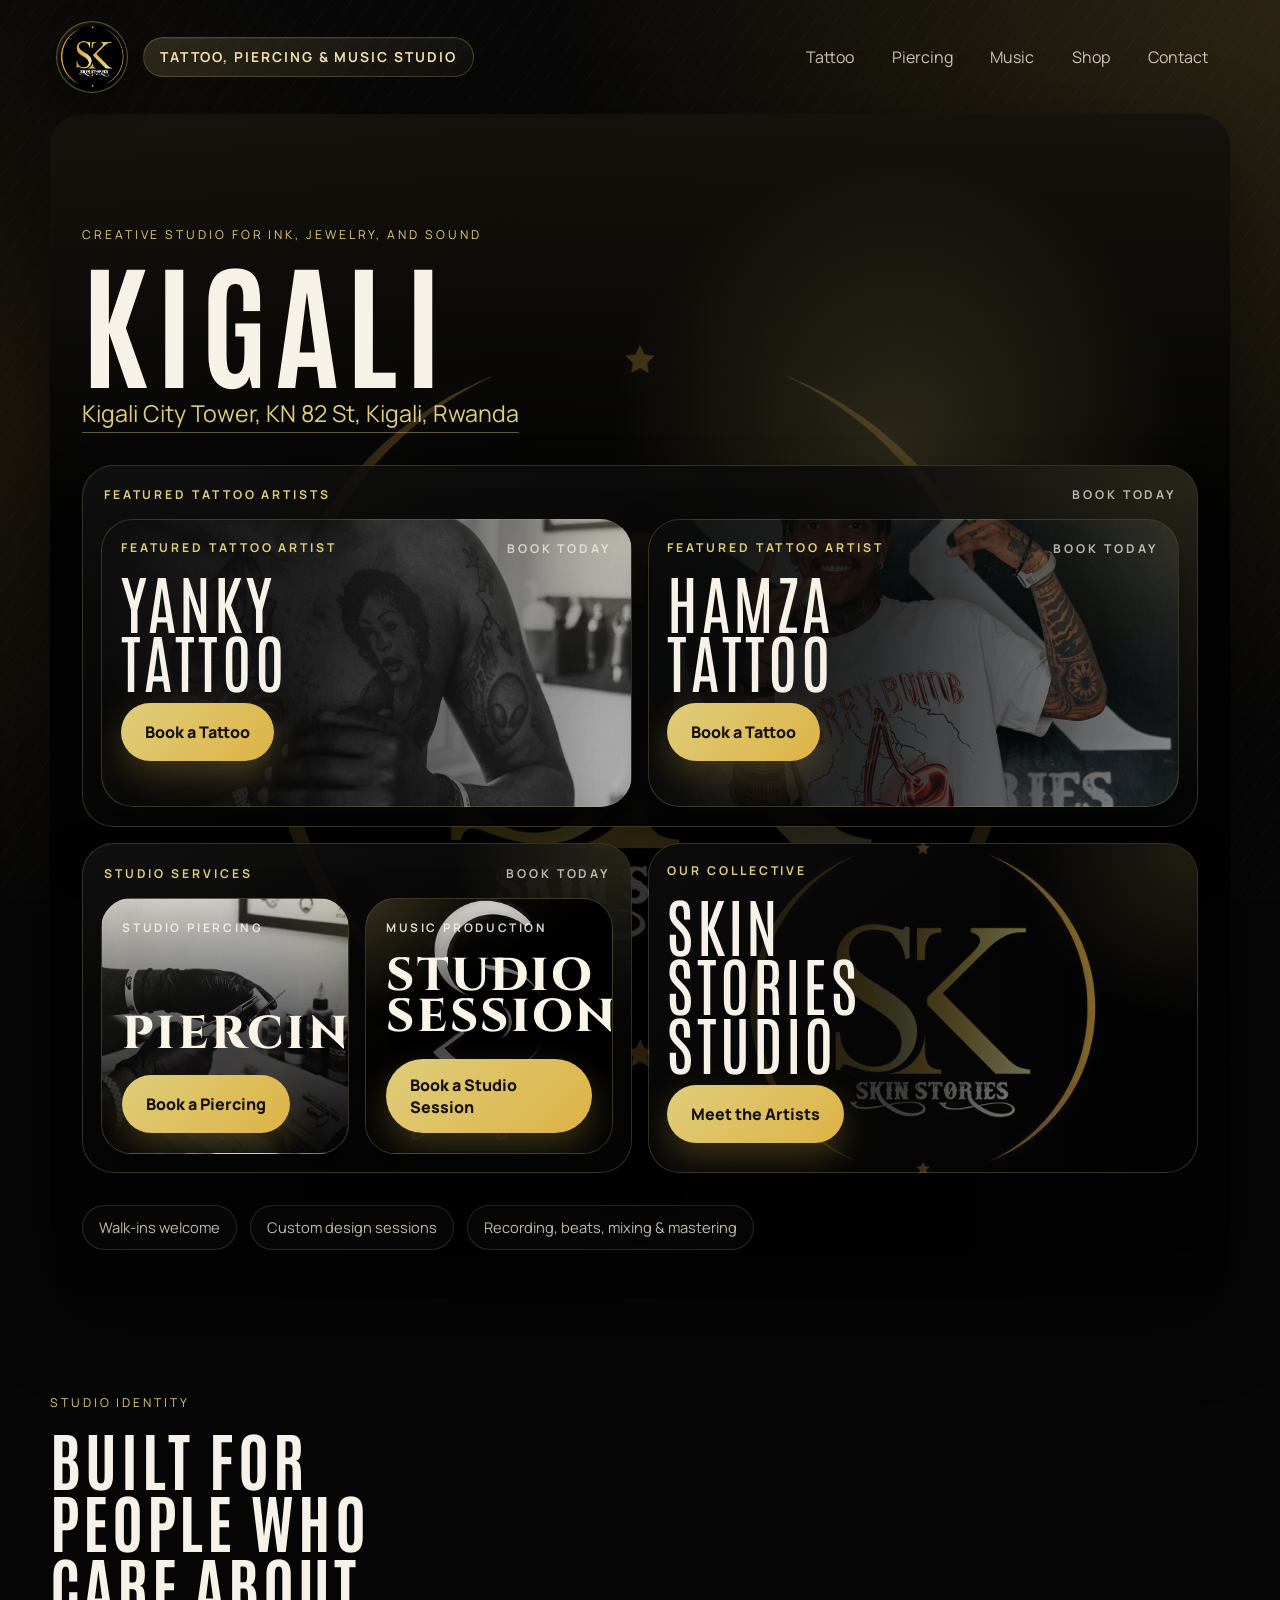
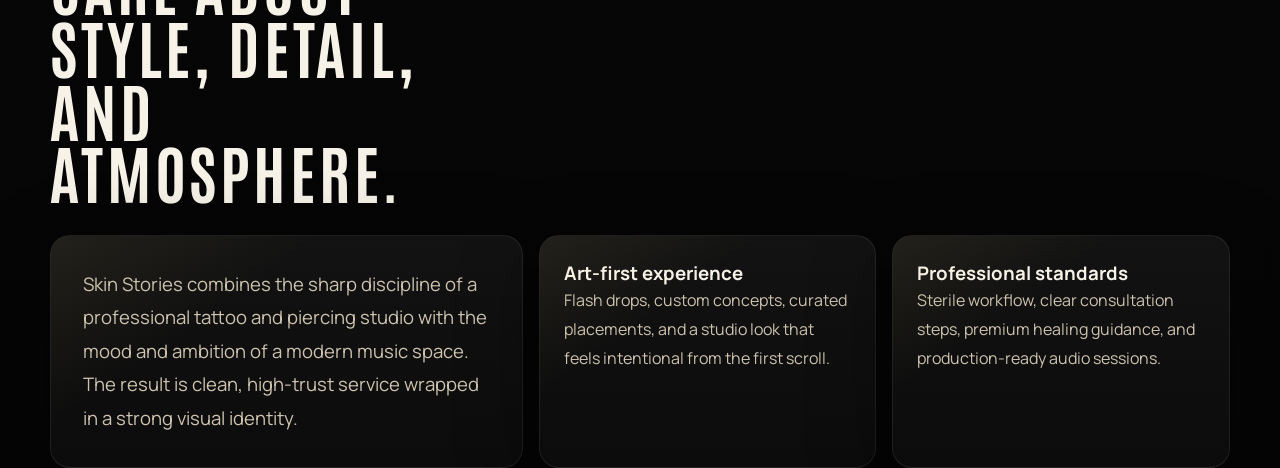
==== commit 12683050: "Wrap artist cards in one panel" ====
--- a/index.html
+++ b/index.html
@@ -45,18 +45,26 @@
                         </a>
                     </p>
                     <div class="cta-group">
-                        <a class="hero-artist-card hero-artist-card-yanky" href="tattoo.html?booking=1&amp;artist=Yanky%20Tattoo" aria-label="Book a tattoo with Yanky Tattoo">
-                            <span class="hero-card-kicker">Featured tattoo artist</span>
-                            <span class="hero-card-mini-link">Book today</span>
-                            <span class="hero-artist-card-title">Yanky Tattoo</span>
-                            <span class="cta-feature-action">Book a Tattoo</span>
-                        </a>
-                        <a class="hero-artist-card hero-artist-card-hamza" href="tattoo.html?booking=1&amp;artist=Hamza%20Tattoo" aria-label="Book a tattoo with Hamza Tattoo">
-                            <span class="hero-card-kicker">Featured tattoo artist</span>
-                            <span class="hero-card-mini-link">Book today</span>
-                            <span class="hero-artist-card-title">Hamza Tattoo</span>
-                            <span class="cta-feature-action">Book a Tattoo</span>
-                        </a>
+                        <section class="hero-artists-panel" aria-label="Featured tattoo artists">
+                            <div class="hero-panel-heading">
+                                <p class="hero-panel-kicker">Featured tattoo artists</p>
+                                <span class="hero-panel-link">Book today</span>
+                            </div>
+                            <div class="hero-artists-grid">
+                                <a class="hero-artist-card hero-artist-card-yanky" href="tattoo.html?booking=1&amp;artist=Yanky%20Tattoo" aria-label="Book a tattoo with Yanky Tattoo">
+                                    <span class="hero-card-kicker">Featured tattoo artist</span>
+                                    <span class="hero-card-mini-link">Book today</span>
+                                    <span class="hero-artist-card-title">Yanky Tattoo</span>
+                                    <span class="cta-feature-action">Book a Tattoo</span>
+                                </a>
+                                <a class="hero-artist-card hero-artist-card-hamza" href="tattoo.html?booking=1&amp;artist=Hamza%20Tattoo" aria-label="Book a tattoo with Hamza Tattoo">
+                                    <span class="hero-card-kicker">Featured tattoo artist</span>
+                                    <span class="hero-card-mini-link">Book today</span>
+                                    <span class="hero-artist-card-title">Hamza Tattoo</span>
+                                    <span class="cta-feature-action">Book a Tattoo</span>
+                                </a>
+                            </div>
+                        </section>
                         <section class="hero-service-panel" aria-label="Studio services">
                             <div class="hero-panel-heading">
                                 <p class="hero-panel-kicker">Studio services</p>
--- a/styles.css
+++ b/styles.css
@@ -271,6 +271,7 @@
     max-width: 84rem;
 }
 
+.hero-artists-panel,
 .hero-artist-card,
 .hero-service-panel,
 .hero-collective-card {
@@ -286,6 +287,7 @@
     overflow: hidden;
 }
 
+.hero-artists-panel::before,
 .hero-artist-card::before,
 .hero-service-panel::before,
 .hero-collective-card::before {
@@ -296,6 +298,21 @@
         radial-gradient(circle at top right, rgba(223, 205, 123, 0.14), transparent 28%),
         linear-gradient(145deg, rgba(255, 255, 255, 0.02), transparent 44%);
     pointer-events: none;
+}
+
+.hero-artists-panel {
+    grid-column: 1 / -1;
+    display: flex;
+    flex-direction: column;
+    gap: 1rem;
+}
+
+.hero-artists-grid {
+    position: relative;
+    z-index: 1;
+    display: grid;
+    grid-template-columns: repeat(2, minmax(0, 1fr));
+    gap: 1rem;
 }
 
 .hero-artist-card,
@@ -1288,6 +1305,7 @@
         max-width: 100%;
     }
 
+    .hero-artists-grid,
     .hero-service-grid {
         grid-template-columns: 1fr;
     }
@@ -1354,6 +1372,7 @@
         min-height: 17rem;
     }
 
+    .hero-artists-panel,
     .hero-artist-card,
     .hero-service-panel,
     .hero-collective-card {
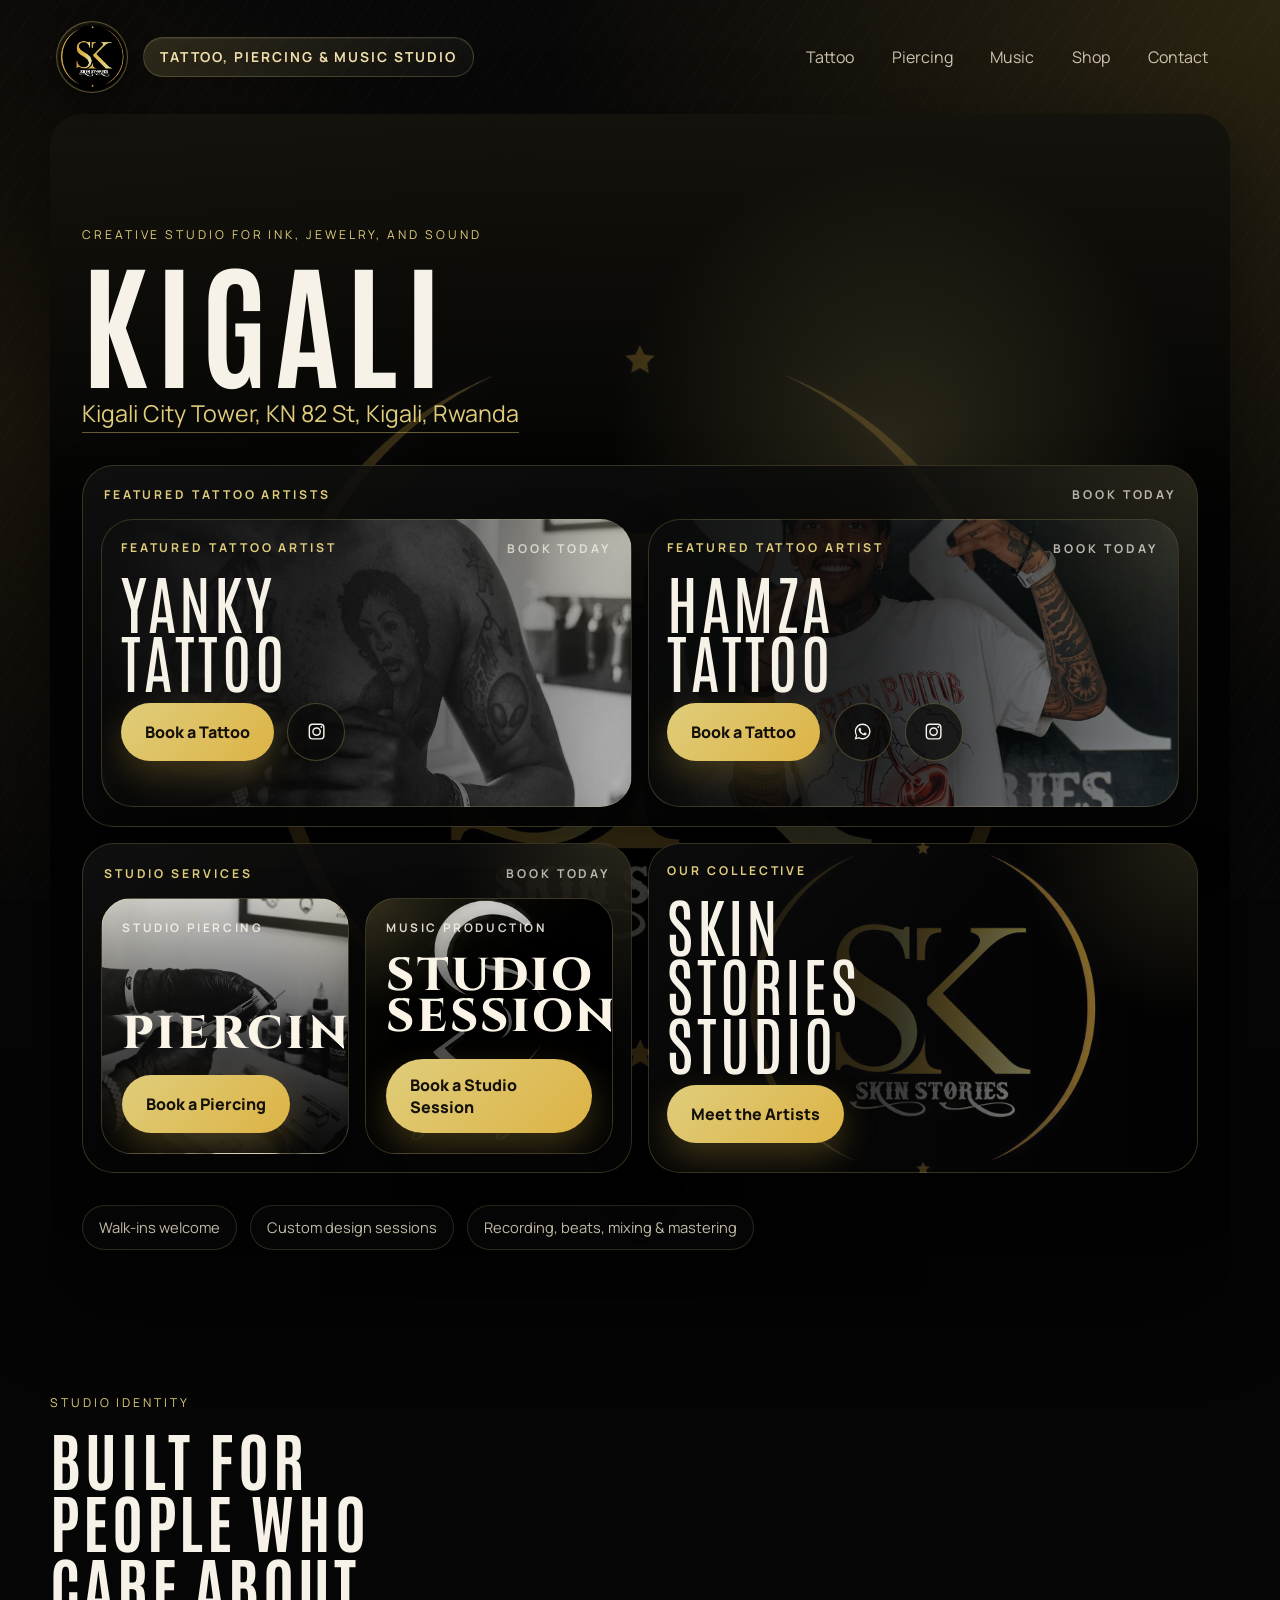
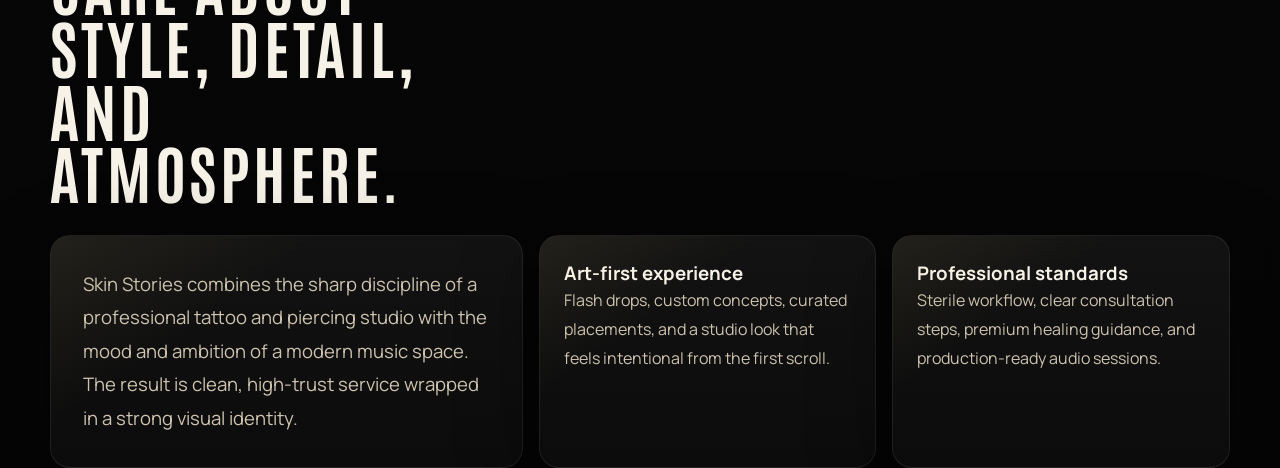
==== commit 62b400f4: "Add artist social links" ====
--- a/index.html
+++ b/index.html
@@ -51,18 +51,37 @@
                                 <span class="hero-panel-link">Book today</span>
                             </div>
                             <div class="hero-artists-grid">
-                                <a class="hero-artist-card hero-artist-card-yanky" href="tattoo.html?booking=1&amp;artist=Yanky%20Tattoo" aria-label="Book a tattoo with Yanky Tattoo">
+                                <article class="hero-artist-card hero-artist-card-yanky" aria-label="Yanky Tattoo featured artist card">
                                     <span class="hero-card-kicker">Featured tattoo artist</span>
                                     <span class="hero-card-mini-link">Book today</span>
                                     <span class="hero-artist-card-title">Yanky Tattoo</span>
-                                    <span class="cta-feature-action">Book a Tattoo</span>
-                                </a>
-                                <a class="hero-artist-card hero-artist-card-hamza" href="tattoo.html?booking=1&amp;artist=Hamza%20Tattoo" aria-label="Book a tattoo with Hamza Tattoo">
+                                    <span class="hero-artist-actions">
+                                        <a class="cta-feature-action" href="tattoo.html?booking=1&amp;artist=Yanky%20Tattoo" aria-label="Book a tattoo with Yanky Tattoo">Book a Tattoo</a>
+                                        <a class="hero-instagram-link" href="https://www.instagram.com/i_am_yanky_yvan?igsh=aTd4andyZXJ4ejY0" target="_blank" rel="noreferrer noopener" aria-label="Open Yanky Tattoo Instagram">
+                                            <svg viewBox="0 0 24 24" aria-hidden="true">
+                                                <path d="M7 2h10a5 5 0 0 1 5 5v10a5 5 0 0 1-5 5H7a5 5 0 0 1-5-5V7a5 5 0 0 1 5-5Zm0 1.8A3.2 3.2 0 0 0 3.8 7v10A3.2 3.2 0 0 0 7 20.2h10a3.2 3.2 0 0 0 3.2-3.2V7A3.2 3.2 0 0 0 17 3.8H7Zm10.95 1.35a1.1 1.1 0 1 1 0 2.2 1.1 1.1 0 0 1 0-2.2ZM12 6.5A5.5 5.5 0 1 1 6.5 12 5.5 5.5 0 0 1 12 6.5Zm0 1.8A3.7 3.7 0 1 0 15.7 12 3.7 3.7 0 0 0 12 8.3Z"></path>
+                                            </svg>
+                                        </a>
+                                    </span>
+                                </article>
+                                <article class="hero-artist-card hero-artist-card-hamza" aria-label="Hamza Tattoo featured artist card">
                                     <span class="hero-card-kicker">Featured tattoo artist</span>
                                     <span class="hero-card-mini-link">Book today</span>
                                     <span class="hero-artist-card-title">Hamza Tattoo</span>
-                                    <span class="cta-feature-action">Book a Tattoo</span>
-                                </a>
+                                    <span class="hero-artist-actions">
+                                        <a class="cta-feature-action" href="tattoo.html?booking=1&amp;artist=Hamza%20Tattoo" aria-label="Book a tattoo with Hamza Tattoo">Book a Tattoo</a>
+                                        <a class="hero-social-link hero-whatsapp-link" href="https://wa.me/250781925969" target="_blank" rel="noreferrer noopener" aria-label="Open Hamza Tattoo WhatsApp">
+                                            <svg viewBox="0 0 24 24" aria-hidden="true">
+                                                <path d="M19.05 4.94A9.77 9.77 0 0 0 12.09 2C6.68 2 2.27 6.4 2.27 11.82c0 1.74.45 3.44 1.31 4.93L2 22l5.41-1.42a9.79 9.79 0 0 0 4.67 1.19h.01c5.41 0 9.82-4.4 9.82-9.82 0-2.62-1.02-5.08-2.86-6.99Zm-6.96 15.17h-.01a8.14 8.14 0 0 1-4.13-1.12l-.3-.18-3.21.84.86-3.13-.2-.32a8.14 8.14 0 0 1-1.25-4.37c0-4.5 3.66-8.17 8.17-8.17 2.18 0 4.22.85 5.76 2.4a8.1 8.1 0 0 1 2.39 5.78c0 4.5-3.67 8.17-8.18 8.17Zm4.48-6.11c-.25-.13-1.48-.73-1.71-.82-.23-.08-.4-.12-.57.13-.17.25-.65.82-.8.99-.15.17-.3.19-.55.06-.25-.13-1.06-.39-2.01-1.25-.74-.66-1.24-1.47-1.39-1.71-.15-.25-.02-.38.11-.5.11-.11.25-.3.38-.44.13-.15.17-.25.25-.42.08-.17.04-.32-.02-.44-.06-.13-.57-1.37-.78-1.88-.21-.5-.42-.43-.57-.44-.15-.01-.32-.01-.49-.01-.17 0-.44.06-.67.32-.23.25-.88.86-.88 2.1s.9 2.44 1.03 2.61c.13.17 1.76 2.68 4.26 3.75.59.26 1.05.41 1.41.53.59.19 1.13.16 1.55.1.47-.07 1.48-.61 1.69-1.2.21-.59.21-1.09.15-1.2-.06-.11-.23-.17-.48-.3Z"></path>
+                                            </svg>
+                                        </a>
+                                        <a class="hero-instagram-link" href="https://www.instagram.com/hamza.tattoo_?igsh=MXMzZThrbzAzMHY2cg==" target="_blank" rel="noreferrer noopener" aria-label="Open Hamza Tattoo Instagram">
+                                            <svg viewBox="0 0 24 24" aria-hidden="true">
+                                                <path d="M7 2h10a5 5 0 0 1 5 5v10a5 5 0 0 1-5 5H7a5 5 0 0 1-5-5V7a5 5 0 0 1 5-5Zm0 1.8A3.2 3.2 0 0 0 3.8 7v10A3.2 3.2 0 0 0 7 20.2h10a3.2 3.2 0 0 0 3.2-3.2V7A3.2 3.2 0 0 0 17 3.8H7Zm10.95 1.35a1.1 1.1 0 1 1 0 2.2 1.1 1.1 0 0 1 0-2.2ZM12 6.5A5.5 5.5 0 1 1 6.5 12 5.5 5.5 0 0 1 12 6.5Zm0 1.8A3.7 3.7 0 1 0 15.7 12 3.7 3.7 0 0 0 12 8.3Z"></path>
+                                            </svg>
+                                        </a>
+                                    </span>
+                                </article>
                             </div>
                         </section>
                         <section class="hero-service-panel" aria-label="Studio services">
--- a/styles.css
+++ b/styles.css
@@ -399,8 +399,45 @@
     position: relative;
     z-index: 1;
     align-self: flex-start;
+    width: fit-content;
+}
+
+.hero-artist-actions {
+    position: relative;
+    z-index: 1;
+    display: flex;
+    align-items: center;
+    gap: 0.85rem;
     margin-top: auto;
-    width: fit-content;
+}
+
+.hero-social-link,
+.hero-instagram-link {
+    display: inline-flex;
+    align-items: center;
+    justify-content: center;
+    width: 3.6rem;
+    height: 3.6rem;
+    border-radius: 999px;
+    border: 1px solid rgba(223, 205, 123, 0.28);
+    background: rgba(10, 10, 10, 0.72);
+    color: var(--text);
+    box-shadow: 0 14px 34px rgba(0, 0, 0, 0.28);
+}
+
+.hero-social-link:hover,
+.hero-social-link:focus-visible,
+.hero-instagram-link:hover,
+.hero-instagram-link:focus-visible {
+    background: rgba(223, 205, 123, 0.16);
+    border-color: rgba(223, 205, 123, 0.44);
+}
+
+.hero-social-link svg,
+.hero-instagram-link svg {
+    width: 1.2rem;
+    height: 1.2rem;
+    fill: currentColor;
 }
 
 .hero-service-panel {
@@ -1392,6 +1429,10 @@
         padding: 0.1rem 0.1rem 0;
     }
 
+    .hero-artist-actions {
+        flex-wrap: wrap;
+    }
+
     .subpage-hero {
         min-height: 0;
         padding: 5rem 1rem 1.2rem;
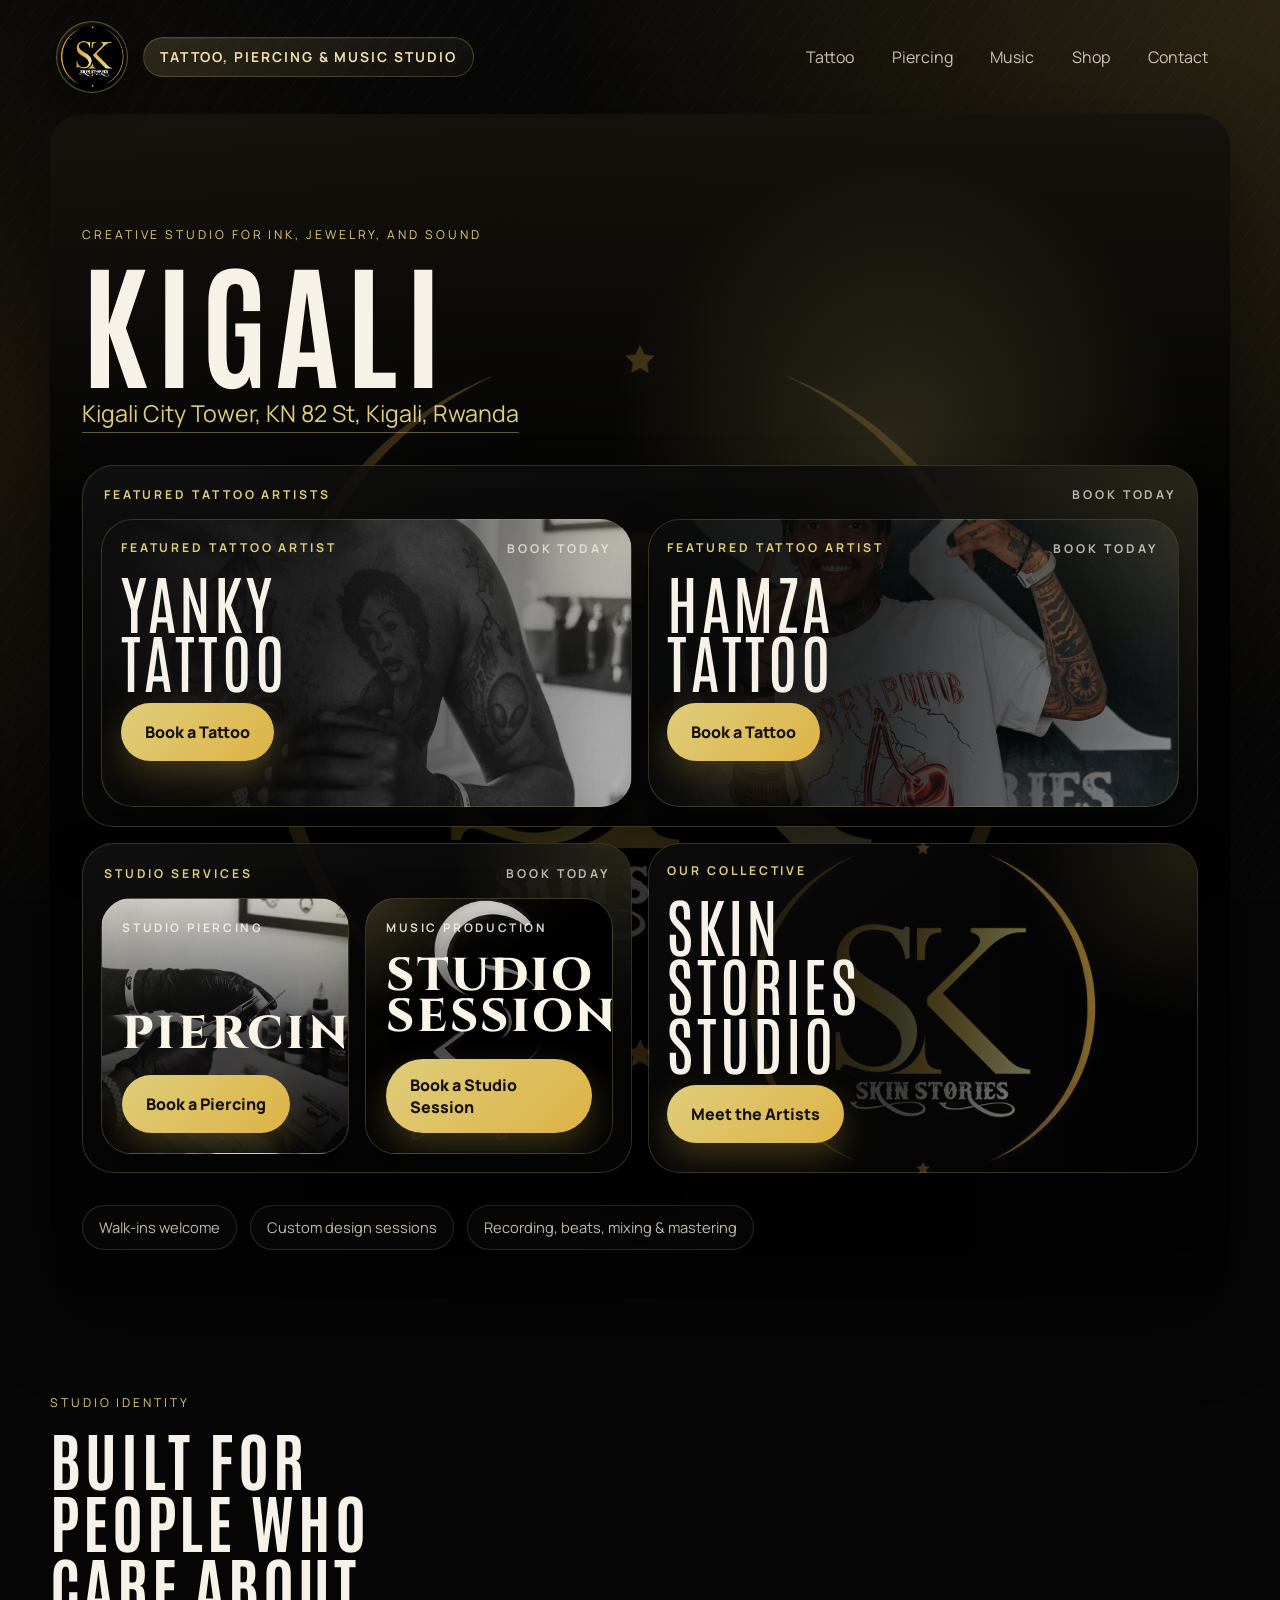
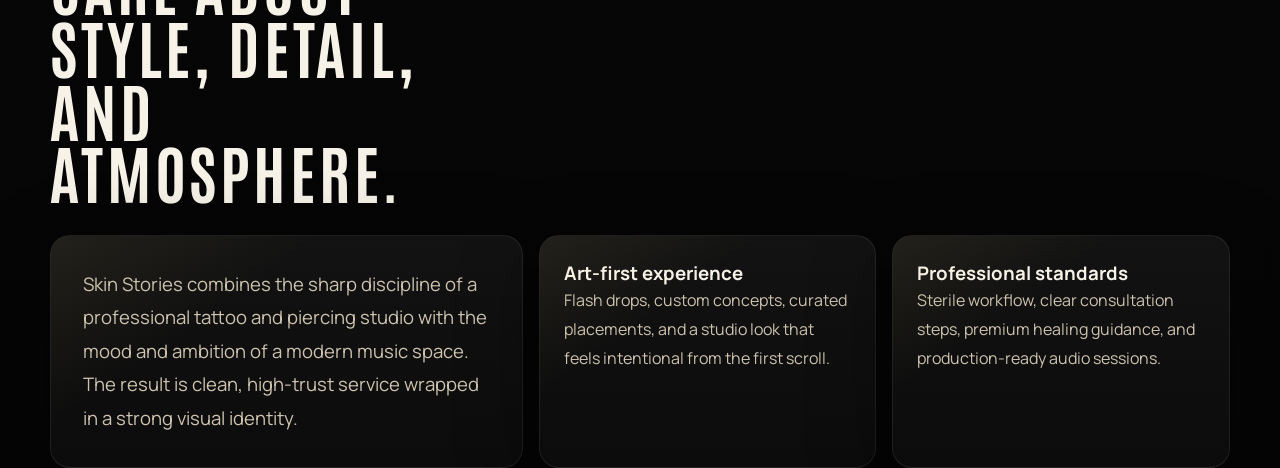
==== commit 0898ec28: "Hide homepage artist social icons" ====
--- a/index.html
+++ b/index.html
@@ -57,11 +57,6 @@
                                     <span class="hero-artist-card-title">Yanky Tattoo</span>
                                     <span class="hero-artist-actions">
                                         <a class="cta-feature-action" href="tattoo.html?booking=1&amp;artist=Yanky%20Tattoo" aria-label="Book a tattoo with Yanky Tattoo">Book a Tattoo</a>
-                                        <a class="hero-instagram-link" href="https://www.instagram.com/i_am_yanky_yvan?igsh=aTd4andyZXJ4ejY0" target="_blank" rel="noreferrer noopener" aria-label="Open Yanky Tattoo Instagram">
-                                            <svg viewBox="0 0 24 24" aria-hidden="true">
-                                                <path d="M7 2h10a5 5 0 0 1 5 5v10a5 5 0 0 1-5 5H7a5 5 0 0 1-5-5V7a5 5 0 0 1 5-5Zm0 1.8A3.2 3.2 0 0 0 3.8 7v10A3.2 3.2 0 0 0 7 20.2h10a3.2 3.2 0 0 0 3.2-3.2V7A3.2 3.2 0 0 0 17 3.8H7Zm10.95 1.35a1.1 1.1 0 1 1 0 2.2 1.1 1.1 0 0 1 0-2.2ZM12 6.5A5.5 5.5 0 1 1 6.5 12 5.5 5.5 0 0 1 12 6.5Zm0 1.8A3.7 3.7 0 1 0 15.7 12 3.7 3.7 0 0 0 12 8.3Z"></path>
-                                            </svg>
-                                        </a>
                                     </span>
                                 </article>
                                 <article class="hero-artist-card hero-artist-card-hamza" aria-label="Hamza Tattoo featured artist card">
@@ -70,16 +65,6 @@
                                     <span class="hero-artist-card-title">Hamza Tattoo</span>
                                     <span class="hero-artist-actions">
                                         <a class="cta-feature-action" href="tattoo.html?booking=1&amp;artist=Hamza%20Tattoo" aria-label="Book a tattoo with Hamza Tattoo">Book a Tattoo</a>
-                                        <a class="hero-social-link hero-whatsapp-link" href="https://wa.me/250781925969" target="_blank" rel="noreferrer noopener" aria-label="Open Hamza Tattoo WhatsApp">
-                                            <svg viewBox="0 0 24 24" aria-hidden="true">
-                                                <path d="M19.05 4.94A9.77 9.77 0 0 0 12.09 2C6.68 2 2.27 6.4 2.27 11.82c0 1.74.45 3.44 1.31 4.93L2 22l5.41-1.42a9.79 9.79 0 0 0 4.67 1.19h.01c5.41 0 9.82-4.4 9.82-9.82 0-2.62-1.02-5.08-2.86-6.99Zm-6.96 15.17h-.01a8.14 8.14 0 0 1-4.13-1.12l-.3-.18-3.21.84.86-3.13-.2-.32a8.14 8.14 0 0 1-1.25-4.37c0-4.5 3.66-8.17 8.17-8.17 2.18 0 4.22.85 5.76 2.4a8.1 8.1 0 0 1 2.39 5.78c0 4.5-3.67 8.17-8.18 8.17Zm4.48-6.11c-.25-.13-1.48-.73-1.71-.82-.23-.08-.4-.12-.57.13-.17.25-.65.82-.8.99-.15.17-.3.19-.55.06-.25-.13-1.06-.39-2.01-1.25-.74-.66-1.24-1.47-1.39-1.71-.15-.25-.02-.38.11-.5.11-.11.25-.3.38-.44.13-.15.17-.25.25-.42.08-.17.04-.32-.02-.44-.06-.13-.57-1.37-.78-1.88-.21-.5-.42-.43-.57-.44-.15-.01-.32-.01-.49-.01-.17 0-.44.06-.67.32-.23.25-.88.86-.88 2.1s.9 2.44 1.03 2.61c.13.17 1.76 2.68 4.26 3.75.59.26 1.05.41 1.41.53.59.19 1.13.16 1.55.1.47-.07 1.48-.61 1.69-1.2.21-.59.21-1.09.15-1.2-.06-.11-.23-.17-.48-.3Z"></path>
-                                            </svg>
-                                        </a>
-                                        <a class="hero-instagram-link" href="https://www.instagram.com/hamza.tattoo_?igsh=MXMzZThrbzAzMHY2cg==" target="_blank" rel="noreferrer noopener" aria-label="Open Hamza Tattoo Instagram">
-                                            <svg viewBox="0 0 24 24" aria-hidden="true">
-                                                <path d="M7 2h10a5 5 0 0 1 5 5v10a5 5 0 0 1-5 5H7a5 5 0 0 1-5-5V7a5 5 0 0 1 5-5Zm0 1.8A3.2 3.2 0 0 0 3.8 7v10A3.2 3.2 0 0 0 7 20.2h10a3.2 3.2 0 0 0 3.2-3.2V7A3.2 3.2 0 0 0 17 3.8H7Zm10.95 1.35a1.1 1.1 0 1 1 0 2.2 1.1 1.1 0 0 1 0-2.2ZM12 6.5A5.5 5.5 0 1 1 6.5 12 5.5 5.5 0 0 1 12 6.5Zm0 1.8A3.7 3.7 0 1 0 15.7 12 3.7 3.7 0 0 0 12 8.3Z"></path>
-                                            </svg>
-                                        </a>
                                     </span>
                                 </article>
                             </div>
--- a/styles.css
+++ b/styles.css
@@ -411,35 +411,6 @@
     margin-top: auto;
 }
 
-.hero-social-link,
-.hero-instagram-link {
-    display: inline-flex;
-    align-items: center;
-    justify-content: center;
-    width: 3.6rem;
-    height: 3.6rem;
-    border-radius: 999px;
-    border: 1px solid rgba(223, 205, 123, 0.28);
-    background: rgba(10, 10, 10, 0.72);
-    color: var(--text);
-    box-shadow: 0 14px 34px rgba(0, 0, 0, 0.28);
-}
-
-.hero-social-link:hover,
-.hero-social-link:focus-visible,
-.hero-instagram-link:hover,
-.hero-instagram-link:focus-visible {
-    background: rgba(223, 205, 123, 0.16);
-    border-color: rgba(223, 205, 123, 0.44);
-}
-
-.hero-social-link svg,
-.hero-instagram-link svg {
-    width: 1.2rem;
-    height: 1.2rem;
-    fill: currentColor;
-}
-
 .hero-service-panel {
     display: flex;
     flex-direction: column;
@@ -1168,60 +1139,70 @@
     line-height: 1.8;
 }
 
-.booking-options-grid {
-    display: grid;
-    grid-template-columns: repeat(2, minmax(0, 1fr));
-    gap: 1rem;
+.booking-options-panel {
     margin-top: 1.5rem;
-}
-
-.booking-option-card {
-    position: relative;
-    padding: 1.5rem;
+    padding: 1.4rem;
     border-radius: var(--radius-md);
+    border: 1px solid rgba(223, 205, 123, 0.18);
+    background:
+        linear-gradient(145deg, rgba(223, 205, 123, 0.08), transparent 38%),
+        linear-gradient(180deg, rgba(16, 16, 16, 0.96), rgba(8, 8, 8, 0.98));
+    box-shadow: var(--shadow);
+}
+
+.booking-options-panel-heading {
+    display: flex;
+    justify-content: space-between;
+    gap: 1rem;
+    align-items: center;
+}
+
+.booking-options-summary {
+    margin-top: 1.5rem;
+    color: var(--muted);
+    line-height: 1.7;
+}
+
+.booking-option-list {
+    display: grid;
+    gap: 0.85rem;
+    margin-top: 1.25rem;
+}
+
+.booking-option-row {
+    display: grid;
+    grid-template-columns: minmax(0, 1.1fr) auto auto;
+    gap: 1rem;
+    align-items: center;
+    padding: 1rem 1.1rem;
+    border-radius: 1.2rem;
     border: 1px solid rgba(255, 255, 255, 0.08);
     background: linear-gradient(180deg, rgba(18, 18, 18, 0.96), rgba(10, 10, 10, 0.98));
-    box-shadow: var(--shadow);
-    overflow: hidden;
-}
-
-.booking-option-card::before {
-    content: "";
-    position: absolute;
-    inset: 0;
-    background: linear-gradient(145deg, rgba(223, 205, 123, 0.08), transparent 40%);
-    pointer-events: none;
-}
-
-.booking-option-card > * {
-    position: relative;
-}
-
-.booking-option-card-featured {
+}
+
+.booking-option-row-featured {
     background:
         linear-gradient(180deg, rgba(29, 24, 13, 0.96), rgba(12, 12, 12, 0.98)),
         linear-gradient(145deg, rgba(223, 205, 123, 0.12), transparent 40%);
 }
 
-.booking-option-card h3 {
-    margin-top: 0.8rem;
-    font-size: 1.55rem;
-}
-
-.booking-option-card p {
-    margin-top: 0.85rem;
-    color: var(--muted);
-    line-height: 1.8;
-}
-
-.booking-option-meta {
+.booking-option-row-copy {
+    display: grid;
+    gap: 0.45rem;
+}
+
+.booking-option-row-copy h3 {
+    font-size: 1.3rem;
+    line-height: 1;
+}
+
+.booking-option-row-meta {
     display: flex;
     flex-wrap: wrap;
     gap: 0.75rem;
-    margin-top: 0.9rem;
-}
-
-.booking-option-meta span {
+}
+
+.booking-option-row-meta span {
     display: inline-flex;
     align-items: center;
     min-height: 2.4rem;
@@ -1233,49 +1214,8 @@
     font-weight: 700;
 }
 
-.booking-option-actions {
-    display: flex;
-    flex-wrap: wrap;
-    gap: 0.8rem;
-    align-items: center;
-    margin-top: 1.25rem;
-}
-
-.booking-upload {
-    position: relative;
-    display: inline-flex;
-    align-items: center;
-    justify-content: center;
-    min-height: 3.6rem;
-    padding: 0.95rem 1.2rem;
-    border-radius: 999px;
-    border: 1px dashed rgba(223, 205, 123, 0.36);
-    background: rgba(223, 205, 123, 0.08);
-    color: var(--text);
-    cursor: pointer;
-}
-
-.booking-upload input {
-    position: absolute;
-    inset: 0;
-    opacity: 0;
-    cursor: pointer;
-}
-
-.booking-send-button[disabled] {
-    cursor: not-allowed;
-    opacity: 0.5;
-    box-shadow: none;
-}
-
-.booking-option-card.has-file {
-    border-color: rgba(223, 205, 123, 0.36);
-}
-
-.booking-file-name {
-    min-height: 1.6rem;
-    margin-top: 0.8rem;
-    font-size: 0.92rem;
+.booking-send-button {
+    white-space: nowrap;
 }
 
 .booking-modal__note {
@@ -1319,7 +1259,7 @@
     .detail-grid,
     .contact-detail-grid,
     .shop-detail-grid,
-    .booking-options-grid,
+    .booking-modal__topbar,
     .booking-modal__topbar {
         grid-template-columns: 1fr;
     }
